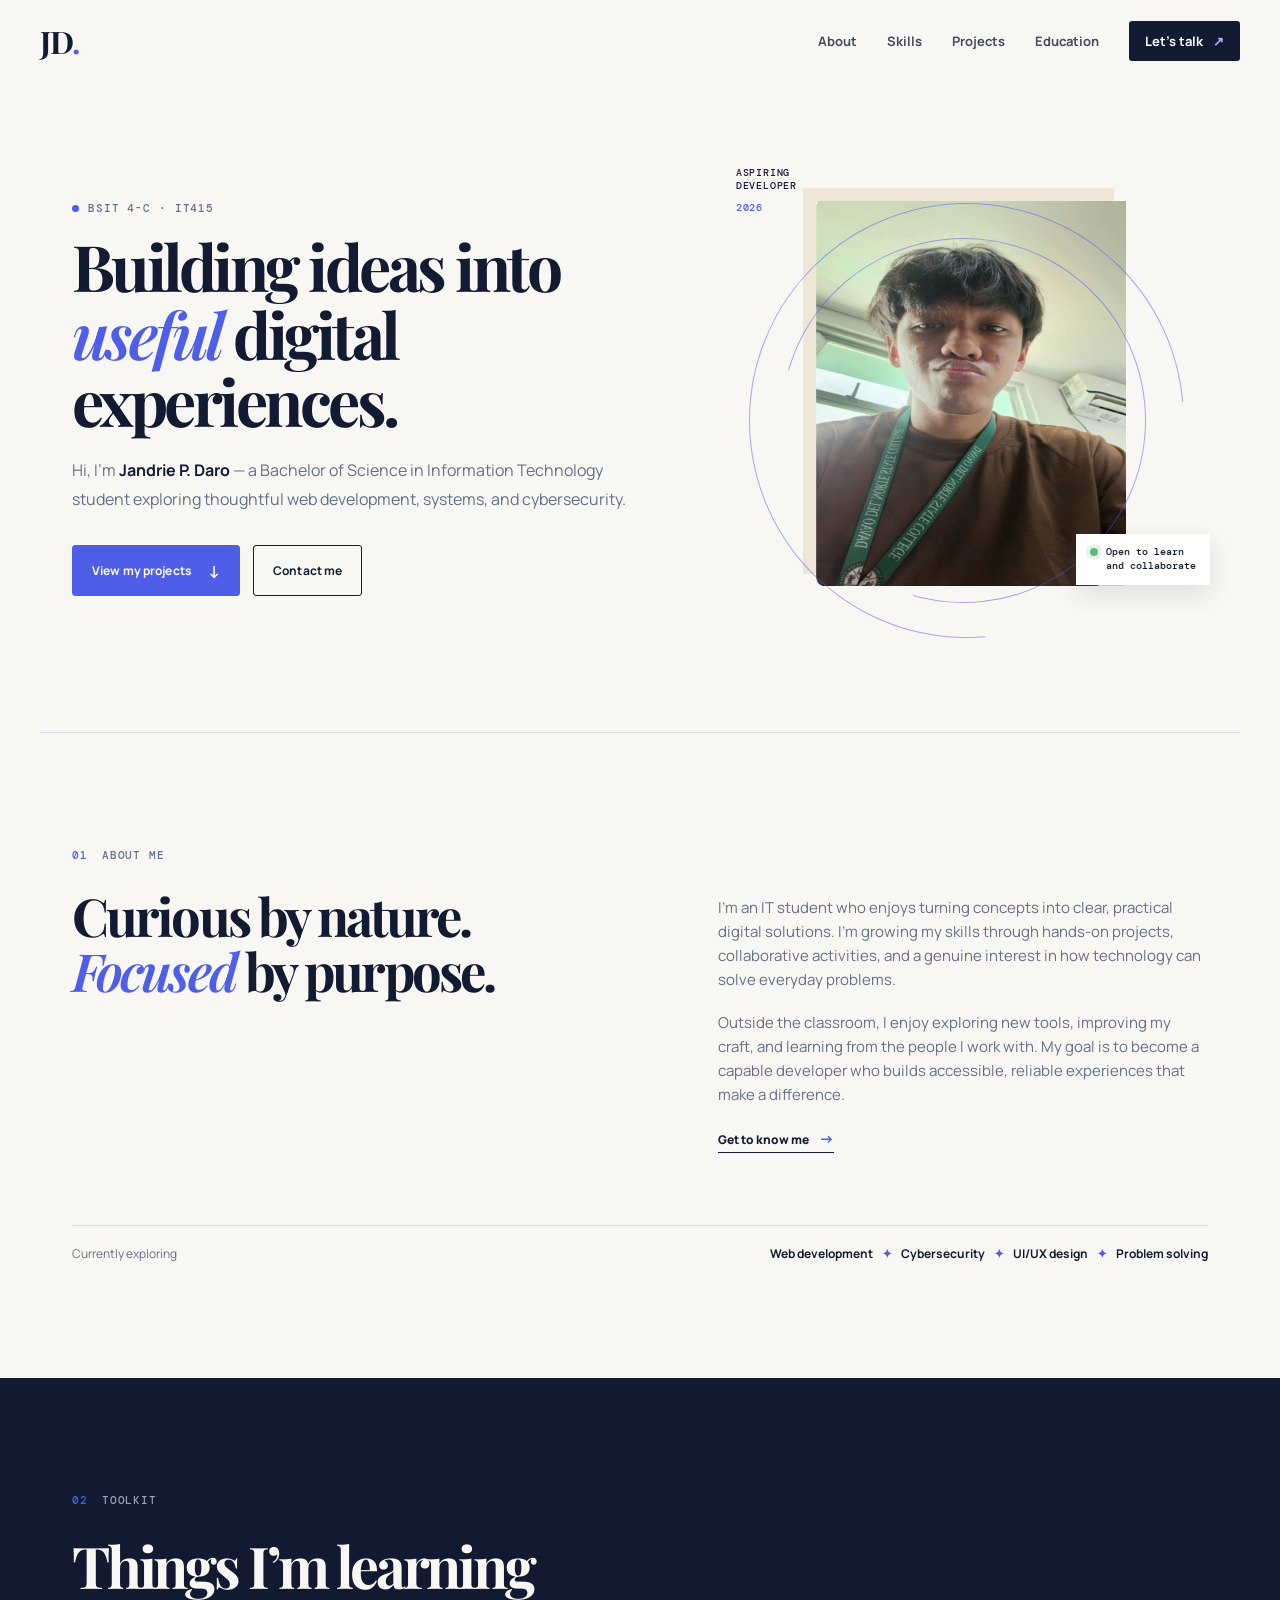
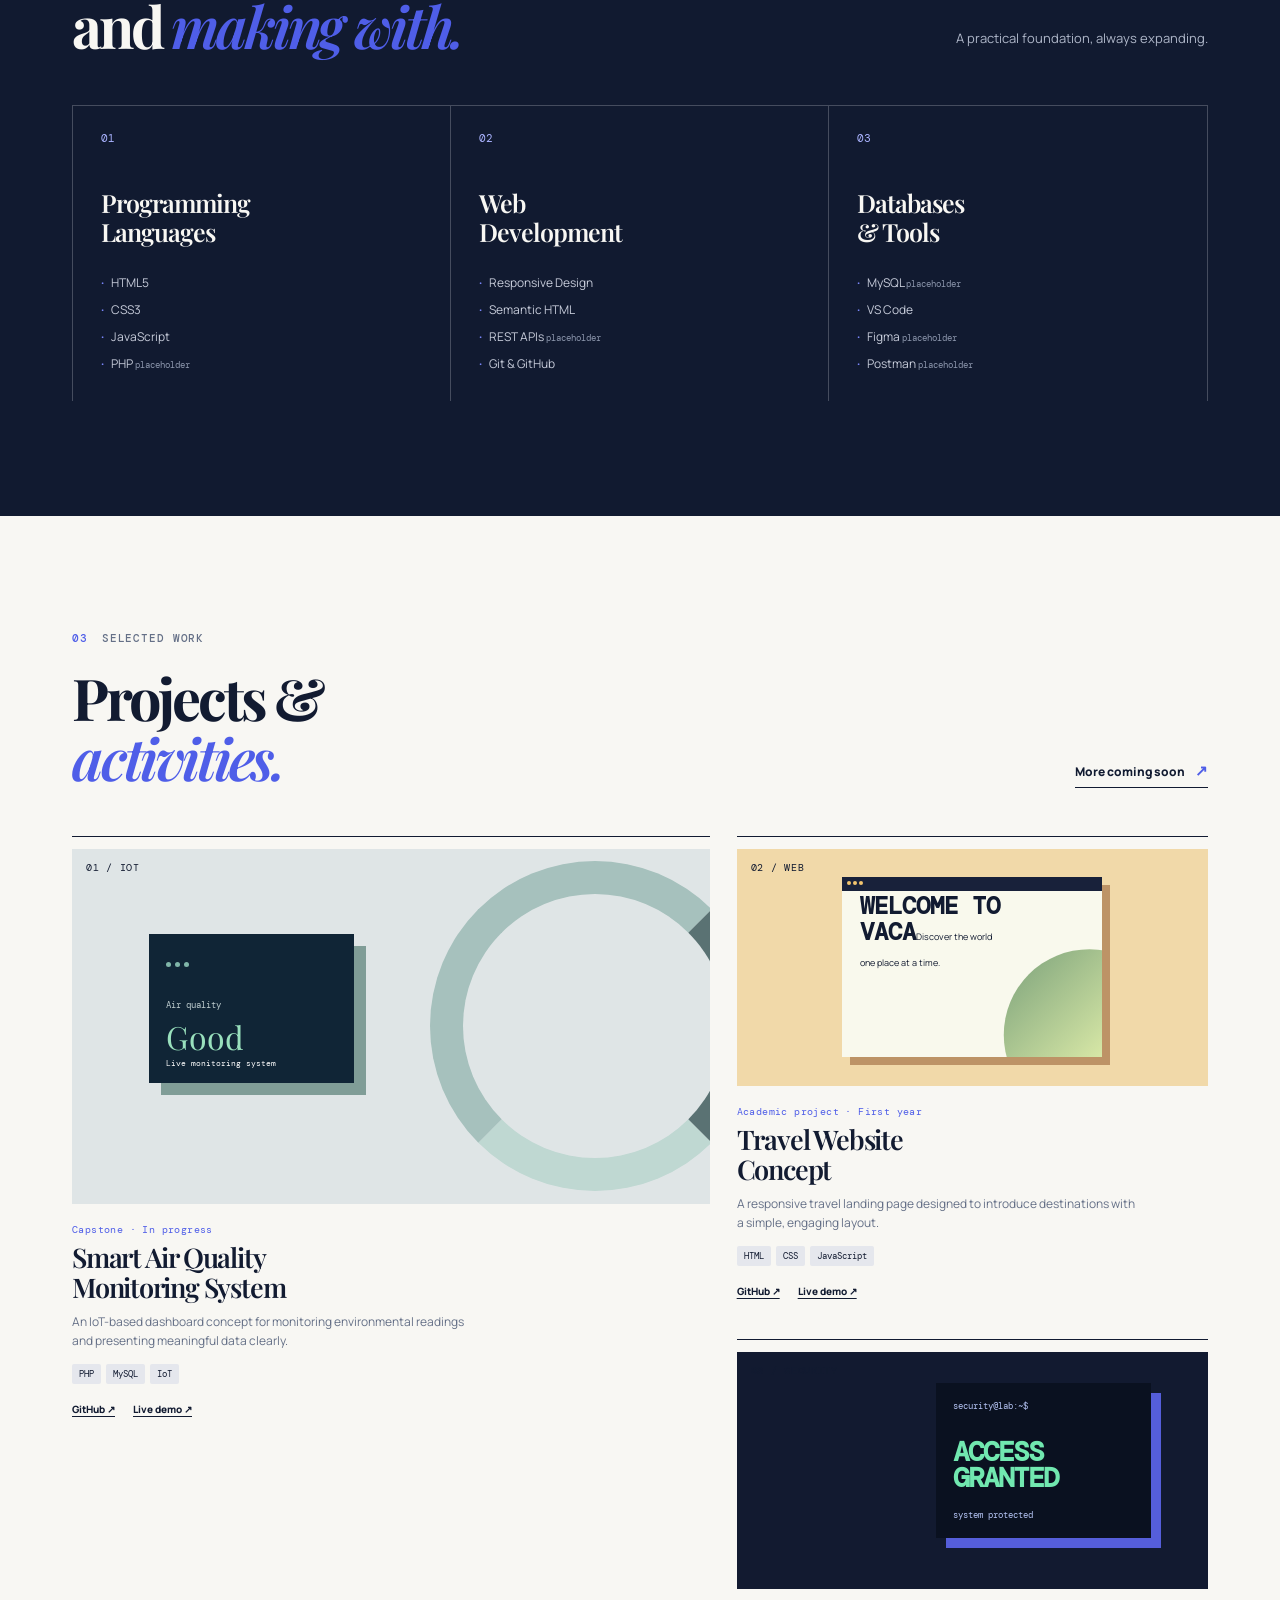
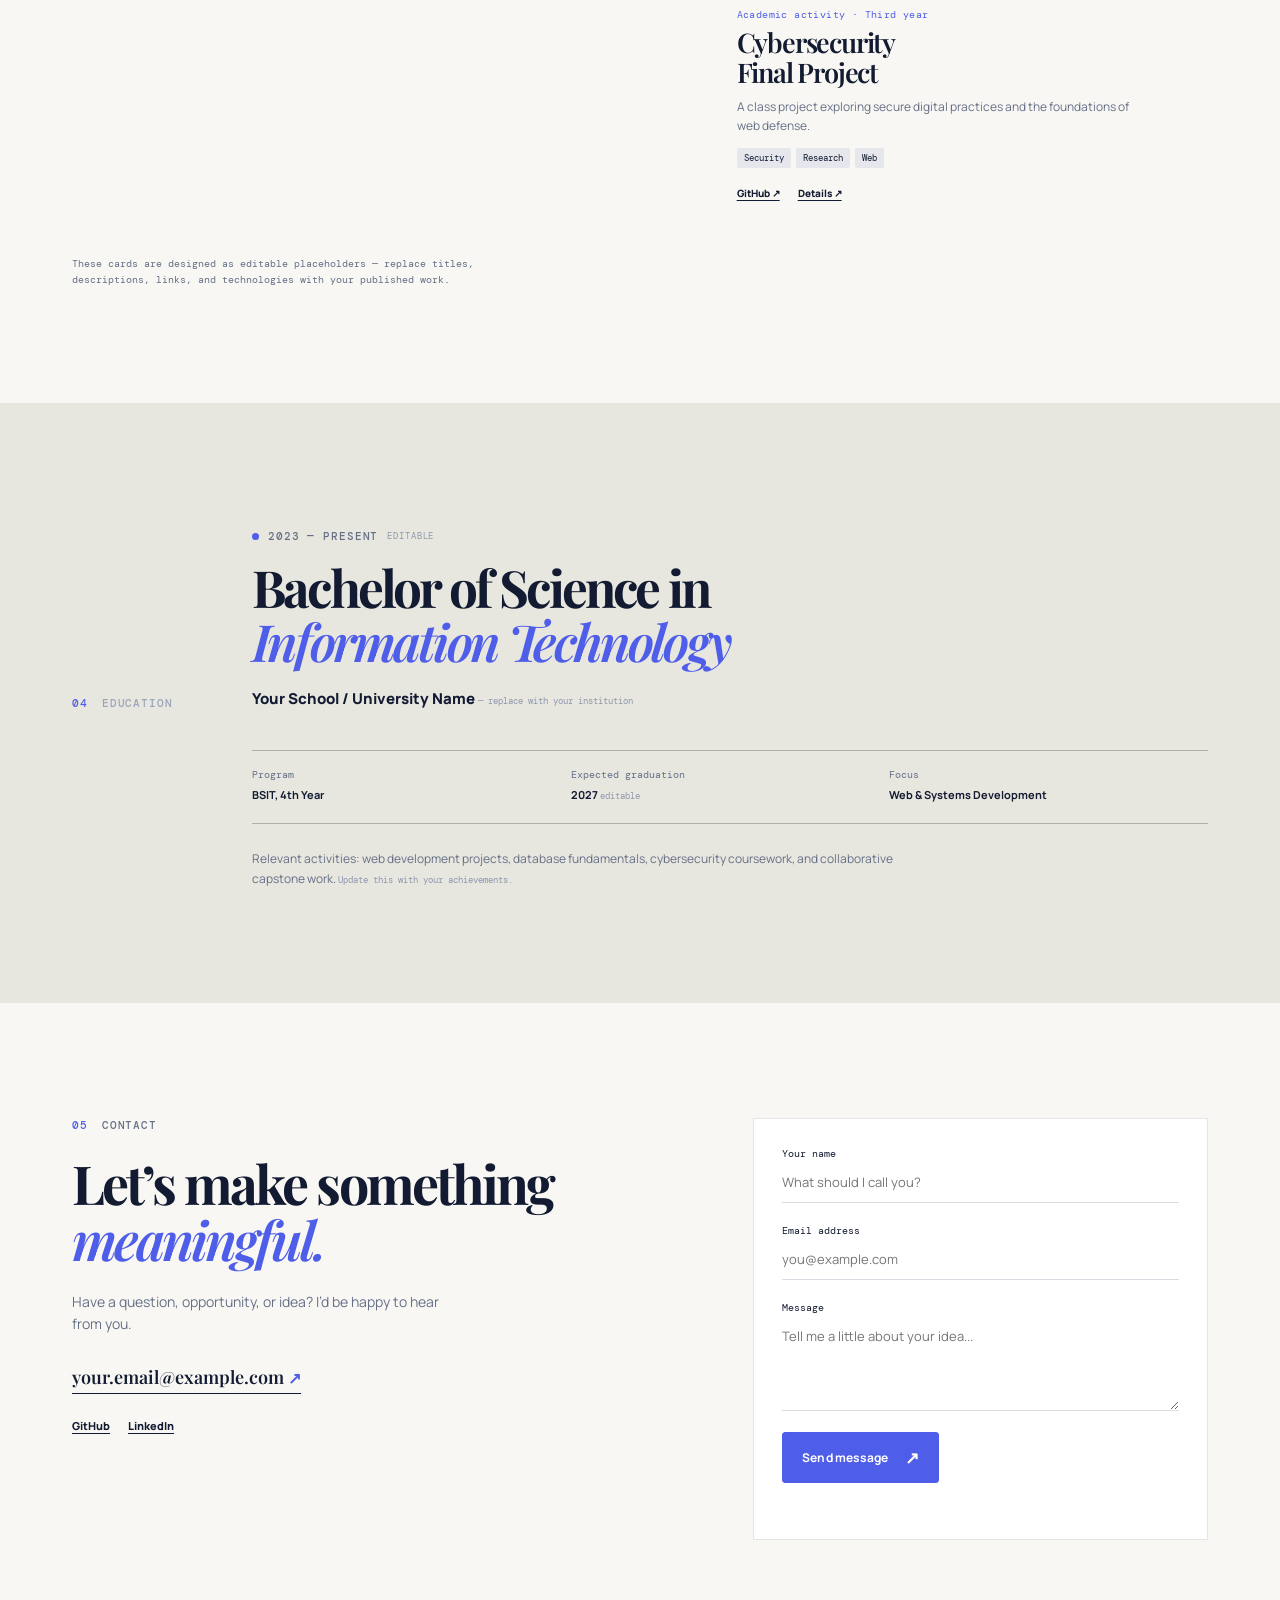
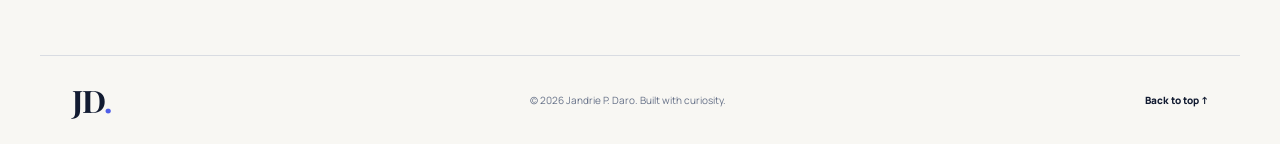
==== index.html @ 56d396f3 "Initial portfolio website" ====
<!DOCTYPE html>
<html lang="en">
<head>
  <meta charset="UTF-8" />
  <meta name="viewport" content="width=device-width, initial-scale=1.0" />
  <meta name="description" content="Portfolio of Jandrie P. Daro, a BSIT student and aspiring web developer." />
  <title>Jandrie P. Daro | Portfolio</title>
  <link rel="preconnect" href="https://fonts.googleapis.com" />
  <link rel="preconnect" href="https://fonts.gstatic.com" crossorigin />
  <link href="https://fonts.googleapis.com/css2?family=DM+Mono:wght@400;500&family=Manrope:wght@400;500;600;700;800&family=Playfair+Display:ital,wght@0,600;0,700;1,600&display=swap" rel="stylesheet" />
  <link rel="stylesheet" href="styles.css" />
</head>
<body>
  <a class="skip-link" href="#main-content">Skip to content</a>
  <header class="site-header">
    <a class="brand" href="#home" aria-label="Jandrie Daro home">JD<span>.</span></a>
    <button class="menu-toggle" aria-expanded="false" aria-controls="primary-nav"><span></span><span></span><span></span><span class="sr-only">Open navigation</span></button>
    <nav id="primary-nav" class="nav" aria-label="Primary navigation">
      <a href="#about">About</a><a href="#skills">Skills</a><a href="#projects">Projects</a><a href="#education">Education</a>
      <a class="nav-contact" href="#contact">Let's talk <span aria-hidden="true">↗</span></a>
    </nav>
  </header>

  <main id="main-content">
    <section id="home" class="hero section-shell">
      <div class="hero-copy reveal">
        <p class="eyebrow"><span></span> BSIT 4-C · IT415</p>
        <h1>Building ideas into <em>useful</em> digital experiences.</h1>
        <p class="hero-intro">Hi, I’m <strong>Jandrie P. Daro</strong> — a Bachelor of Science in Information Technology student exploring thoughtful web development, systems, and cybersecurity.</p>
        <div class="hero-actions"><a class="button button-primary" href="#projects">View my projects <span>↓</span></a><a class="button button-secondary" href="#contact">Contact me</a></div>
      </div>
      <div class="hero-visual reveal">
        <div class="portrait-wrap"><img src="jandrie-daro.jpg" alt="Portrait of Jandrie P. Daro" /><div class="portrait-orbit orbit-one"></div><div class="portrait-orbit orbit-two"></div></div>
        <div class="availability"><span class="pulse"></span><span>Open to learn<br />and collaborate</span></div>
        <p class="visual-caption">ASPIRING<br />DEVELOPER <span>2026</span></p>
      </div>
    </section>

    <section id="about" class="about section-shell section-pad">
      <div class="section-label reveal"><span>01</span> About me</div>
      <div class="about-grid">
        <h2 class="reveal">Curious by nature.<br /><em>Focused</em> by purpose.</h2>
        <div class="about-content reveal"><p>I’m an IT student who enjoys turning concepts into clear, practical digital solutions. I’m growing my skills through hands-on projects, collaborative activities, and a genuine interest in how technology can solve everyday problems.</p><p>Outside the classroom, I enjoy exploring new tools, improving my craft, and learning from the people I work with. My goal is to become a capable developer who builds accessible, reliable experiences that make a difference.</p><a class="text-link" href="#contact">Get to know me <span>→</span></a></div>
      </div>
      <div class="interest-row reveal"><span>Currently exploring</span><div>Web development <i>✦</i> Cybersecurity <i>✦</i> UI/UX design <i>✦</i> Problem solving</div></div>
    </section>

    <section id="skills" class="skills section-pad">
      <div class="section-shell"><div class="section-label light reveal"><span>02</span> Toolkit</div><div class="skills-heading reveal"><h2>Things I’m learning<br />and <em>making with.</em></h2><p>A practical foundation, always expanding.</p></div>
        <div class="skills-grid">
          <article class="skill-card reveal"><div class="skill-number">01</div><h3>Programming<br />Languages</h3><ul><li>HTML5</li><li>CSS3</li><li>JavaScript</li><li>PHP <small>placeholder</small></li></ul></article>
          <article class="skill-card reveal"><div class="skill-number">02</div><h3>Web<br />Development</h3><ul><li>Responsive Design</li><li>Semantic HTML</li><li>REST APIs <small>placeholder</small></li><li>Git &amp; GitHub</li></ul></article>
          <article class="skill-card reveal"><div class="skill-number">03</div><h3>Databases<br />&amp; Tools</h3><ul><li>MySQL <small>placeholder</small></li><li>VS Code</li><li>Figma <small>placeholder</small></li><li>Postman <small>placeholder</small></li></ul></article>
        </div>
      </div>
    </section>

    <section id="projects" class="projects section-shell section-pad">
      <div class="projects-top reveal"><div><div class="section-label"><span>03</span> Selected work</div><h2>Projects &amp;<br /><em>activities.</em></h2></div><a class="text-link" href="#contact">More coming soon <span>↗</span></a></div>
      <div class="projects-grid">
        <article class="project-card project-featured reveal"><div class="project-art art-iot"><span class="art-label">01 / IOT</span><div class="data-ring"></div><div class="data-window"><span></span><span></span><span></span><b>Air quality</b><strong>Good</strong><small>Live monitoring system</small></div></div><div class="project-info"><div><p class="project-type">Capstone · In progress</p><h3>Smart Air Quality<br />Monitoring System</h3></div><p class="project-description">An IoT-based dashboard concept for monitoring environmental readings and presenting meaningful data clearly.</p><div class="tags"><span>PHP</span><span>MySQL</span><span>IoT</span></div><div class="project-links"><a href="#" aria-label="GitHub link for Smart Air Quality Monitoring System">GitHub ↗</a><a href="#" aria-label="Live demo for Smart Air Quality Monitoring System">Live demo ↗</a></div></div></article>
        <article class="project-card reveal"><div class="project-art art-web"><span class="art-label">02 / WEB</span><div class="browser"><div class="browser-bar"><i></i><i></i><i></i></div><b>WELCOME TO<br />VACA</b><span>Discover the world<br />one place at a time.</span><div class="browser-image"></div></div></div><div class="project-info"><p class="project-type">Academic project · First year</p><h3>Travel Website<br />Concept</h3><p class="project-description">A responsive travel landing page designed to introduce destinations with a simple, engaging layout.</p><div class="tags"><span>HTML</span><span>CSS</span><span>JavaScript</span></div><div class="project-links"><a href="#">GitHub ↗</a><a href="#">Live demo ↗</a></div></div></article>
        <article class="project-card reveal"><div class="project-art art-security"><span class="art-label">03 / SECURITY</span><div class="terminal"><span>security@lab:~$</span><b>ACCESS<br />GRANTED</b><small>system protected</small></div></div><div class="project-info"><p class="project-type">Academic activity · Third year</p><h3>Cybersecurity<br />Final Project</h3><p class="project-description">A class project exploring secure digital practices and the foundations of web defense.</p><div class="tags"><span>Security</span><span>Research</span><span>Web</span></div><div class="project-links"><a href="#">GitHub ↗</a><a href="#">Details ↗</a></div></div></article>
      </div>
      <p class="project-note">These cards are designed as editable placeholders — replace titles, descriptions, links, and technologies with your published work.</p>
    </section>

    <section id="education" class="education section-pad"><div class="section-shell education-grid"><div class="section-label light reveal"><span>04</span> Education</div><div class="education-main reveal"><p class="eyebrow"><span></span> 2023 — Present <small>editable</small></p><h2>Bachelor of Science in<br /><em>Information Technology</em></h2><p class="school">Your School / University Name <small>— replace with your institution</small></p><div class="education-details"><div><span>Program</span><b>BSIT, 4th Year</b></div><div><span>Expected graduation</span><b>2027 <small>editable</small></b></div><div><span>Focus</span><b>Web &amp; Systems Development</b></div></div><p class="achievement">Relevant activities: web development projects, database fundamentals, cybersecurity coursework, and collaborative capstone work. <small>Update this with your achievements.</small></p></div></div></section>

    <section id="contact" class="contact section-shell section-pad"><div class="contact-intro reveal"><div class="section-label"><span>05</span> Contact</div><h2>Let’s make something<br /><em>meaningful.</em></h2><p>Have a question, opportunity, or idea? I’d be happy to hear from you.</p><a class="email-link" href="mailto:your.email@example.com">your.email@example.com <span>↗</span></a><div class="social-links"><a href="#" aria-label="Jandrie's GitHub profile">GitHub</a><a href="#" aria-label="Jandrie's LinkedIn profile">LinkedIn</a></div></div><form class="contact-form reveal" id="contact-form"><label for="name">Your name</label><input id="name" name="name" type="text" autocomplete="name" required placeholder="What should I call you?" /><label for="email">Email address</label><input id="email" name="email" type="email" autocomplete="email" required placeholder="you@example.com" /><label for="message">Message</label><textarea id="message" name="message" rows="4" required placeholder="Tell me a little about your idea..."></textarea><button class="button button-primary" type="submit">Send message <span>↗</span></button><p class="form-message" role="status" aria-live="polite"></p></form></section>
  </main>
  <footer><a class="brand" href="#home">JD<span>.</span></a><p>© <span id="year"></span> Jandrie P. Daro. Built with curiosity.</p><a href="#home">Back to top ↑</a></footer>
  <script src="script.js"></script>
</body>
</html>
---- styles.css ----
:root{--ink:#121b31;--muted:#657087;--paper:#f8f7f3;--line:#d9dce2;--accent:#4f5ee8;--cream:#f0e6d8;--dark:#111a30;--serif:'Playfair Display',Georgia,serif;--sans:'Manrope',Arial,sans-serif;--mono:'DM Mono',monospace}*{box-sizing:border-box}html{scroll-behavior:smooth}body{margin:0;background:var(--paper);color:var(--ink);font-family:var(--sans);line-height:1.6}a{color:inherit;text-decoration:none}.section-shell{max-width:1200px;margin:auto;padding-left:32px;padding-right:32px}.site-header{height:82px;max-width:1264px;margin:auto;padding:0 32px;display:flex;align-items:center;justify-content:space-between}.brand{font:700 31px var(--serif);letter-spacing:-1px}.brand span{color:var(--accent)}.nav{display:flex;align-items:center;gap:30px;font-size:13px;font-weight:700}.nav a:not(.nav-contact){opacity:.78}.nav a:hover{color:var(--accent)}.nav-contact{background:var(--ink);color:#fff;padding:10px 16px;border-radius:3px}.nav-contact span{color:#aeb5ff;margin-left:7px}.menu-toggle{display:none;background:transparent;border:0;padding:8px}.skip-link{background:#fff;color:#000;left:10px;padding:8px;position:absolute;top:-50px;z-index:10}.skip-link:focus{top:10px}.hero{min-height:650px;display:grid;grid-template-columns:1.13fr .87fr;align-items:center;gap:48px;padding-top:50px;padding-bottom:78px}.eyebrow,.section-label{font:500 11px var(--mono);letter-spacing:.08em;text-transform:uppercase}.eyebrow{color:var(--muted);display:flex;align-items:center;gap:9px}.eyebrow>span{height:7px;width:7px;background:var(--accent);border-radius:50%}.hero h1,.about h2,.skills h2,.projects h2,.education h2,.contact h2{font:700 clamp(2.8rem,5vw,4.9rem)/1.05 var(--serif);letter-spacing:-.055em;margin:17px 0 22px}.hero h1{max-width:680px}.hero h1 em,h2 em{color:var(--accent);font-weight:600}.hero-intro{font-size:16px;line-height:1.8;color:var(--muted);max-width:565px;margin:0 0 31px}.hero-intro strong{color:var(--ink)}.hero-actions{display:flex;gap:13px;flex-wrap:wrap}.button{font:700 12px var(--sans);letter-spacing:.01em;border-radius:3px;padding:13px 19px;display:inline-flex;align-items:center;gap:16px;border:1px solid var(--ink);cursor:pointer;transition:transform .2s,background .2s}.button:hover{transform:translateY(-3px)}.button-primary{background:var(--accent);border-color:var(--accent);color:#fff}.button-primary span{font-size:17px}.button-secondary{background:transparent}.hero-visual{height:485px;position:relative;display:flex;align-items:center;justify-content:center}.portrait-wrap{height:385px;width:310px;position:relative;z-index:1}.portrait-wrap:before{position:absolute;content:'';inset:-13px 12px 12px -13px;background:var(--cream);z-index:-1}.portrait-wrap img{width:100%;height:100%;object-fit:cover;filter:saturate(.85);display:block}.portrait-orbit{position:absolute;border:1px solid var(--accent);border-radius:50%;opacity:.5}.orbit-one{height:365px;width:365px;left:-35px;top:37px;border-left-color:transparent;transform:rotate(-29deg)}.orbit-two{height:435px;width:435px;left:-67px;top:2px;border-right-color:transparent;transform:rotate(40deg)}.availability{position:absolute;z-index:2;right:-2px;bottom:51px;background:#fff;padding:11px 14px;box-shadow:0 9px 25px #1823421c;font:500 10px/1.45 var(--mono);display:flex;gap:8px;align-items:flex-start}.pulse{height:8px;width:8px;background:#60b87d;border-radius:50%;margin-top:3px;box-shadow:0 0 0 4px #60b87d28}.visual-caption{position:absolute;left:1px;top:5px;font:500 10px/1.35 var(--mono);letter-spacing:.08em;z-index:2}.visual-caption span{color:var(--accent);display:block;margin-top:8px}.section-pad{padding-top:115px;padding-bottom:115px}.about{border-top:1px solid var(--line)}.section-label{display:flex;gap:14px;align-items:center;color:var(--muted)}.section-label span{color:var(--accent)}.about-grid{display:grid;grid-template-columns:1.05fr .95fr;gap:105px;margin-top:26px}.about h2{font-size:clamp(2.45rem,4.1vw,4rem);margin:0}.about-content{padding-top:8px}.about-content p{color:var(--muted);font-size:15px;margin:0 0 19px}.text-link{font-size:12px;font-weight:800;border-bottom:1px solid var(--ink);padding-bottom:4px}.text-link span{color:var(--accent);margin-left:8px;font-size:15px}.interest-row{border-top:1px solid var(--line);margin-top:73px;padding-top:18px;display:flex;justify-content:space-between;gap:24px;font-size:12px}.interest-row>span{color:var(--muted)}.interest-row>div{font-weight:700;text-align:right}.interest-row i{color:var(--accent);font-style:normal;padding:0 7px}.skills{background:var(--dark);color:#f8f7f3}.section-label.light{color:#9ba4b9}.skills-heading{margin:28px 0 49px;display:flex;align-items:end;justify-content:space-between}.skills h2{font-size:clamp(2.4rem,4.5vw,4.5rem);margin:0}.skills-heading p{font-size:13px;color:#aeb6c8;margin:0 0 7px}.skills-grid{display:grid;grid-template-columns:repeat(3,1fr);border-top:1px solid #ffffff38}.skill-card{padding:25px 28px 17px;min-height:295px;border-right:1px solid #ffffff38}.skill-card:first-child{border-left:1px solid #ffffff38}.skill-number{color:#aab3ff;font:11px var(--mono)}.skill-card h3{font:600 25px/1.18 var(--serif);letter-spacing:-.04em;margin:43px 0 22px}.skill-card ul{padding:0;margin:0;list-style:none}.skill-card li{color:#c7ccda;font-size:12px;padding:4px 0}.skill-card li:before{content:'·';color:#7d89ff;font-weight:bold;padding-right:7px}.skill-card small,.education small{font:9px var(--mono);color:#8e98ae}.projects-top{display:flex;justify-content:space-between;align-items:flex-end;margin-bottom:48px}.projects h2{font-size:clamp(2.6rem,4.5vw,4.5rem);margin:22px 0 0}.projects-grid{display:grid;grid-template-columns:1.15fr .85fr;gap:40px 27px}.project-card{border-top:1px solid var(--ink);padding-top:12px}.project-featured{grid-row:span 2}.project-art{height:237px;position:relative;overflow:hidden;margin-bottom:19px}.project-featured .project-art{height:355px}.art-label{position:absolute;left:14px;top:12px;font:10px var(--mono);letter-spacing:.07em;z-index:2}.art-iot{background:#dfe5e6}.data-ring{position:absolute;width:330px;height:330px;border:33px solid #a6c1bd;border-radius:50%;right:-50px;top:12px;border-right-color:#5a7273;border-bottom-color:#bfd8d2}.data-window{position:absolute;left:12%;top:24%;width:205px;background:#102536;color:white;padding:15px 17px;box-shadow:12px 12px 0 #809d97}.data-window>span{height:5px;width:5px;border-radius:50%;background:#80b6a9;display:inline-block;margin-right:4px}.data-window b,.data-window strong,.data-window small{display:block}.data-window b{font:9px var(--mono);margin:25px 0 4px;color:#becdcf}.data-window strong{font:32px var(--serif);color:#99e0bd}.data-window small{font:8px var(--mono)}.art-web{background:#f1d9a9}.browser{position:absolute;width:260px;height:180px;background:#f9f9ed;left:50%;top:28px;transform:translateX(-50%);box-shadow:8px 8px 0 #bd9366;padding:18px}.browser-bar{position:absolute;left:0;top:0;width:100%;height:14px;background:#18213a;padding:4px}.browser-bar i{height:4px;width:4px;border-radius:50%;background:#f2c56e;display:inline-block;margin:0 1px;vertical-align:top}.browser b{font:700 24px/.9 var(--mono);position:relative;z-index:1}.browser span{font-size:9px;position:relative;z-index:1}.browser-image{position:absolute;width:128px;height:128px;background:linear-gradient(135deg,#638f6f,#d7e7a6);right:0;bottom:0;clip-path:circle(67% at 90% 83%)}.art-security{background:#121a30}.terminal{position:absolute;background:#0a1120;color:#b6c5f5;width:215px;padding:17px;right:12%;top:31px;box-shadow:10px 10px 0 #555eda}.terminal span,.terminal small{font:9px var(--mono);display:block}.terminal b{font:600 28px/.93 var(--mono);letter-spacing:-2px;color:#71e8b0;display:block;margin:27px 0 18px}.project-info h3{font:600 27px/1.12 var(--serif);letter-spacing:-.045em;margin:6px 0 10px}.project-type{font:10px var(--mono);color:var(--accent);letter-spacing:.04em;margin:0}.project-description{font-size:12px;color:var(--muted);max-width:400px;margin:0 0 13px}.tags{display:flex;flex-wrap:wrap;gap:5px}.tags span{font:9px var(--mono);background:#e5e7ed;padding:4px 7px;border-radius:2px}.project-links{display:flex;gap:18px;margin-top:17px}.project-links a{font-size:10px;font-weight:800;text-decoration:underline;text-underline-offset:3px}.project-note{font:10px/1.6 var(--mono);color:var(--muted);max-width:420px;margin:55px 0 0}.education{background:#e7e6df}.education-grid{display:grid;grid-template-columns:180px 1fr}.education h2{font-size:clamp(2.2rem,4vw,4rem);margin:18px 0}.school{font-size:15px;font-weight:800;margin:0 0 39px}.education-details{display:grid;grid-template-columns:repeat(3,1fr);border-top:1px solid #aeb0ad;border-bottom:1px solid #aeb0ad}.education-details div{padding:17px 12px 17px 0}.education-details span{font:10px var(--mono);color:var(--muted);display:block}.education-details b{font-size:11px}.achievement{font-size:12px;color:var(--muted);max-width:660px;margin:25px 0 0}.contact{display:grid;grid-template-columns:1fr .78fr;gap:98px}.contact h2{font-size:clamp(2.35rem,4.2vw,4.2rem);margin:23px 0}.contact-intro>p{font-size:14px;color:var(--muted);max-width:370px}.email-link{font:600 18px var(--serif);border-bottom:1px solid var(--ink);padding-bottom:4px;display:inline-block;margin:15px 0 23px}.email-link span{color:var(--accent);font-family:var(--sans);font-size:16px}.social-links{display:flex;gap:18px;font-size:11px;font-weight:800}.social-links a{text-decoration:underline;text-underline-offset:3px}.contact-form{padding:28px;background:#fff;border:1px solid #e5e5e5;align-self:start}.contact-form label{display:block;font:10px var(--mono);margin:0 0 5px}.contact-form input,.contact-form textarea{display:block;width:100%;border:0;border-bottom:1px solid var(--line);outline:none;font:13px var(--sans);padding:8px 0 11px;margin:0 0 21px;background:transparent;resize:vertical}.contact-form input:focus,.contact-form textarea:focus{border-color:var(--accent)}.form-message{font-size:11px;color:var(--accent);margin:12px 0 0;min-height:16px}footer{max-width:1200px;margin:auto;border-top:1px solid var(--line);padding:23px 32px;display:flex;align-items:center;justify-content:space-between;gap:20px}footer p,footer>a:not(.brand){font-size:10px;color:var(--muted)}footer>a:not(.brand){font-weight:800;color:var(--ink)}.reveal{opacity:0;transform:translateY(22px);transition:opacity .6s ease,transform .6s ease}.reveal.visible{opacity:1;transform:none}@media(max-width:760px){.section-shell{padding-left:20px;padding-right:20px}.site-header{height:67px;padding:0 20px}.nav{position:absolute;z-index:5;top:66px;left:0;width:100%;background:var(--paper);display:none;padding:18px 20px 23px;box-shadow:0 10px 14px #00000010;align-items:flex-start;gap:17px}.nav.open{display:flex;flex-direction:column}.menu-toggle{display:block}.menu-toggle span:not(.sr-only){display:block;background:var(--ink);height:2px;width:22px;margin:4px}.hero{display:flex;flex-direction:column;align-items:stretch;gap:14px;min-height:0;padding-top:55px;padding-bottom:67px}.hero h1{font-size:clamp(2.6rem,12vw,4.2rem)}.hero-visual{height:375px;order:-1}.portrait-wrap{height:295px;width:235px}.orbit-one{height:285px;width:285px}.orbit-two{height:345px;width:345px}.visual-caption{left:0}.availability{right:0;bottom:18px}.section-pad{padding-top:74px;padding-bottom:74px}.about-grid,.contact{grid-template-columns:1fr;gap:28px}.about-content{padding:0}.interest-row{margin-top:50px;display:block}.interest-row>div{text-align:left;margin-top:8px;line-height:2}.skills-heading{display:block;margin-bottom:37px}.skills-heading p{margin-top:12px}.skills-grid{grid-template-columns:1fr}.skill-card,.skill-card:first-child{border-left:1px solid #ffffff38;border-bottom:1px solid #ffffff38;min-height:0;padding:22px}.skill-card h3{margin:27px 0 12px}.projects-top{display:block}.projects-top>.text-link{display:inline-block;margin-top:18px}.projects-grid{grid-template-columns:1fr;gap:45px}.project-featured{grid-row:auto}.project-featured .project-art{height:275px}.project-art{height:220px}.education-grid{grid-template-columns:1fr;gap:25px}.education-details{grid-template-columns:1fr}.education-details div{border-bottom:1px solid #c9cac5}.education-details div:last-child{border:0}.contact{gap:48px}.contact-form{padding:22px}footer{padding:19px 20px;flex-wrap:wrap}footer .brand{font-size:25px}}
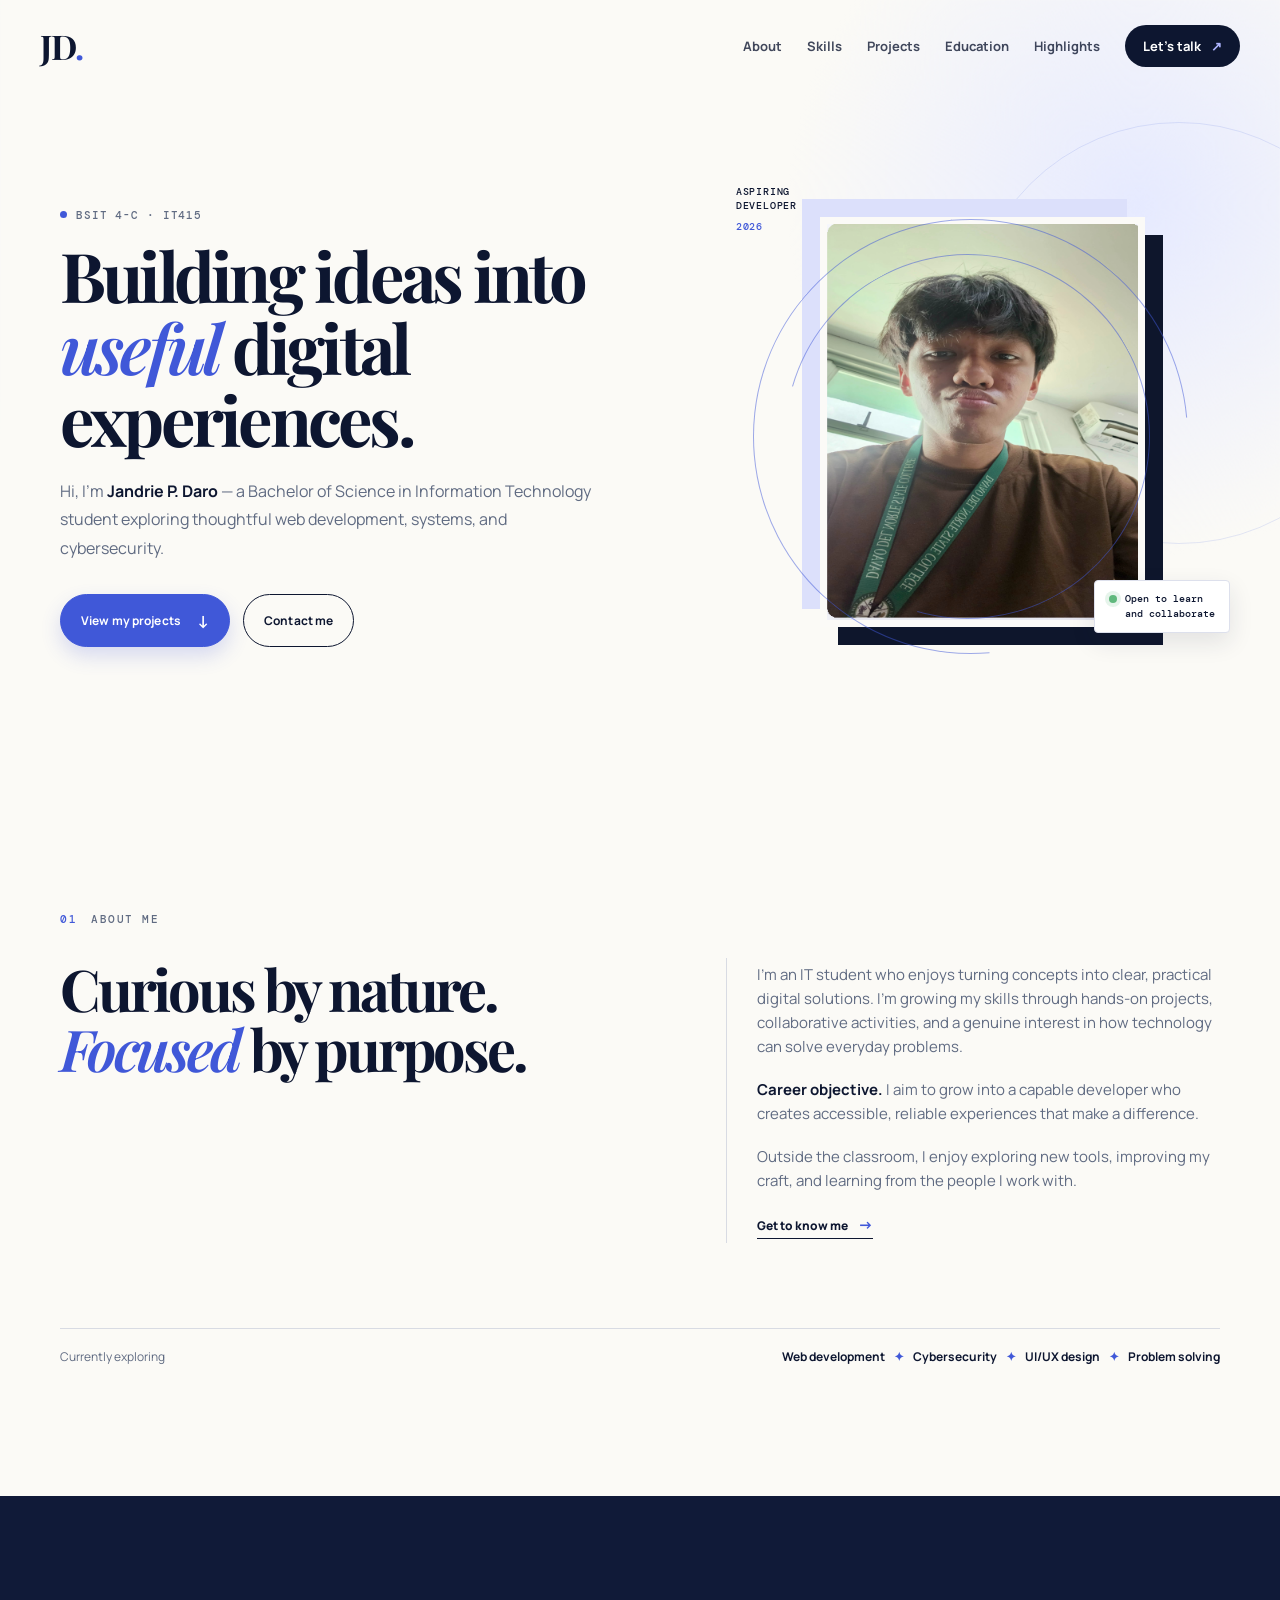
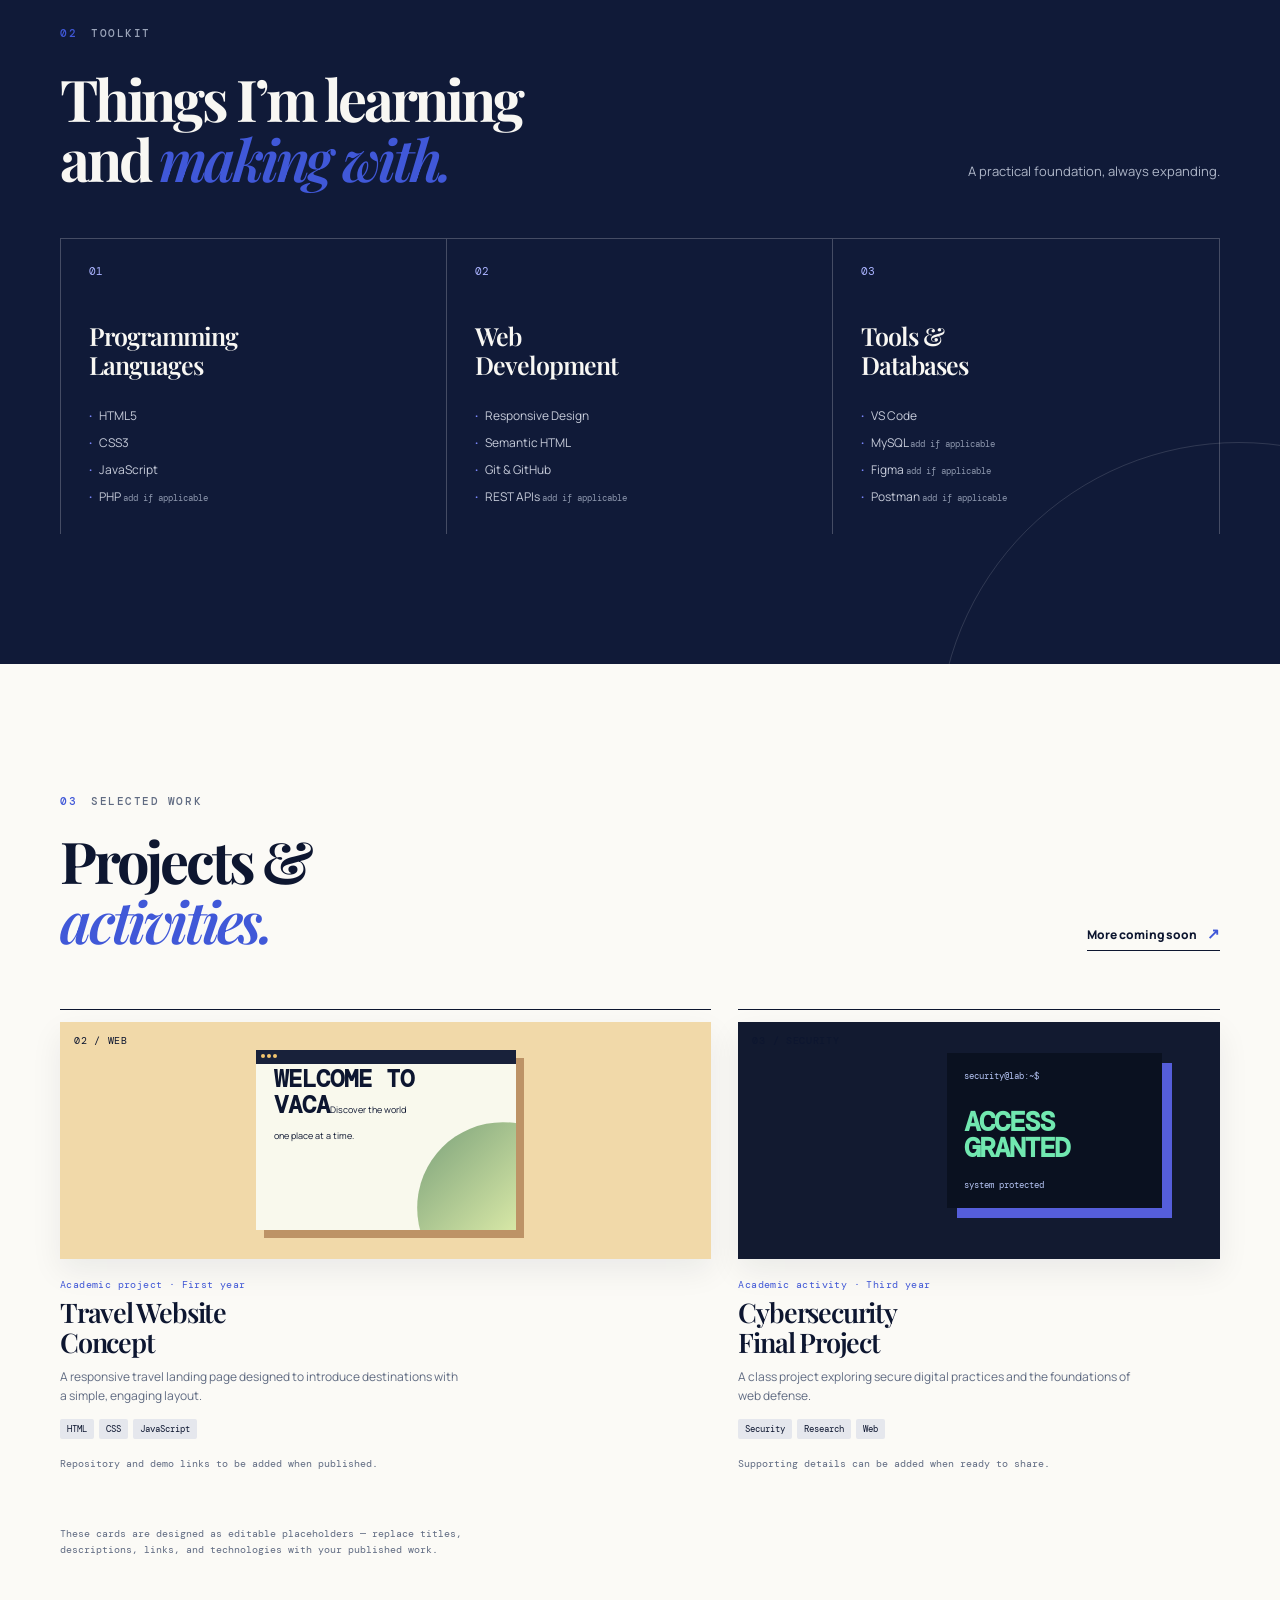
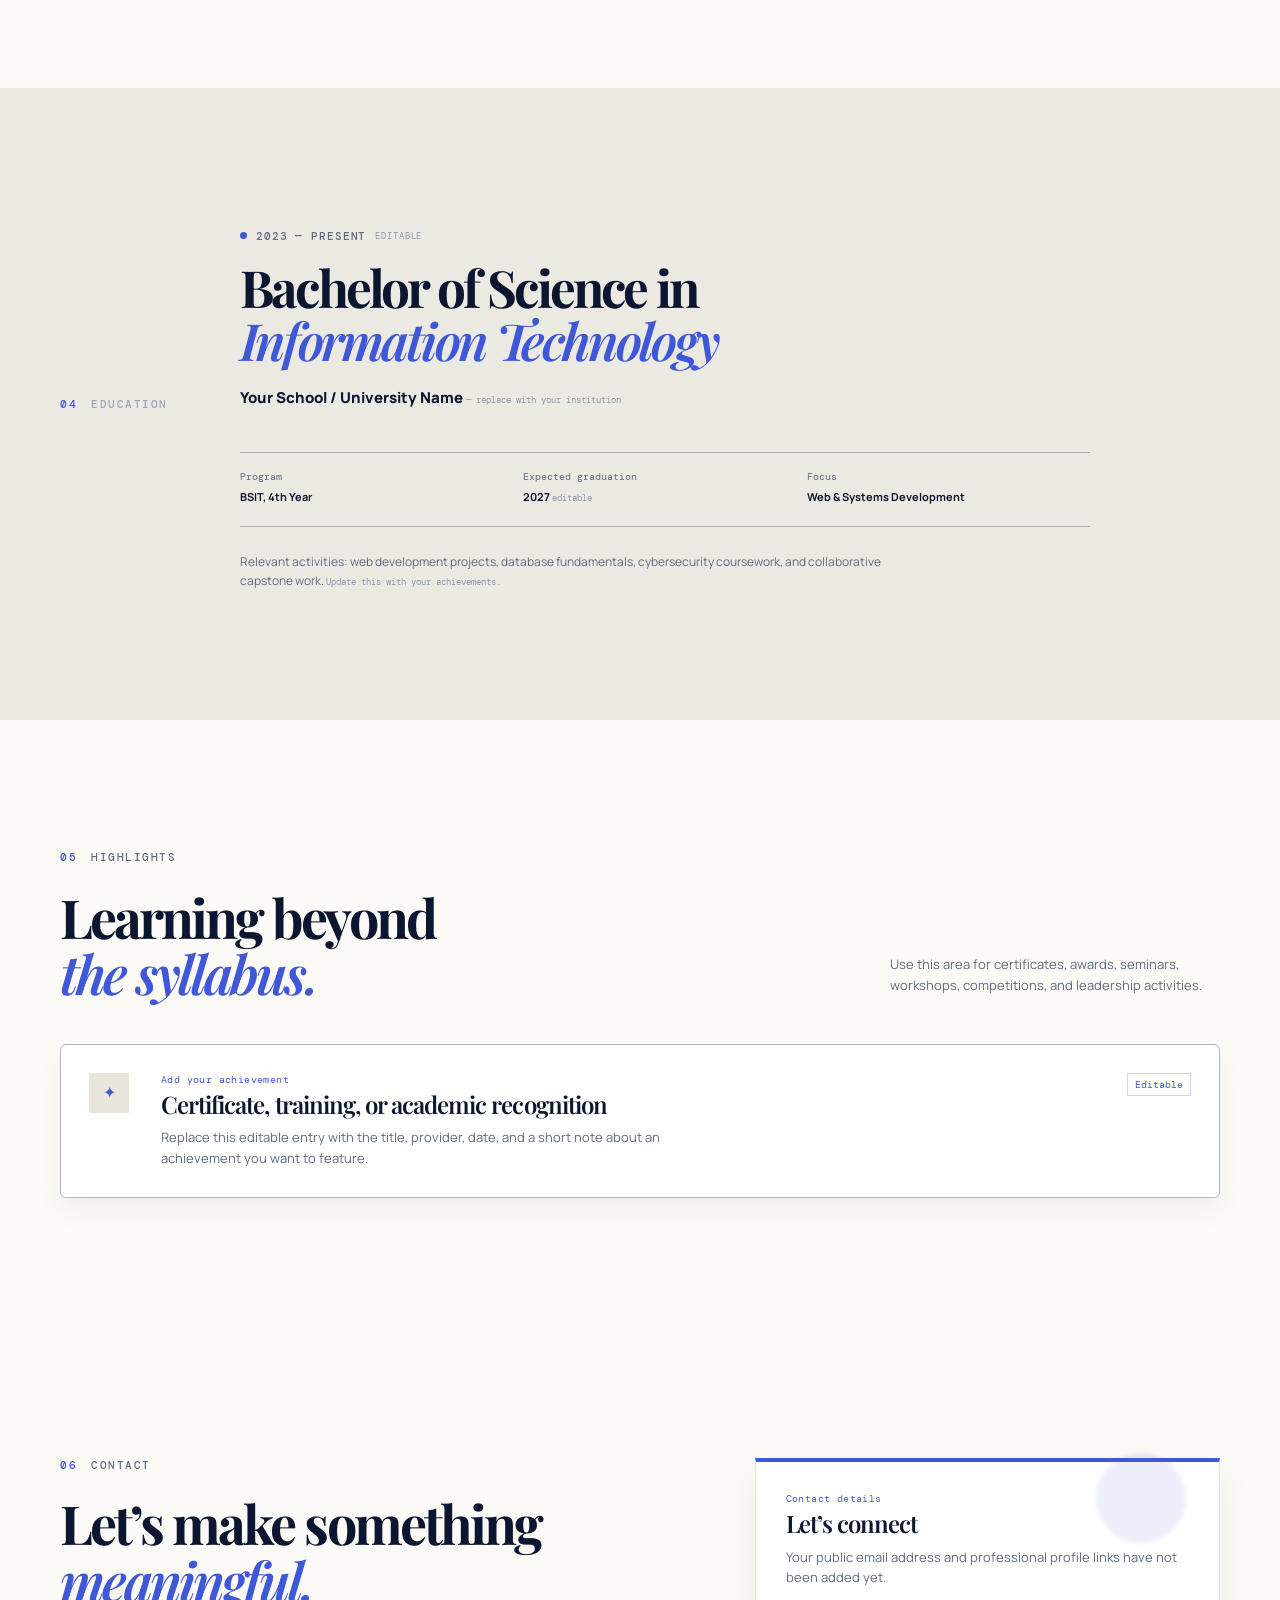
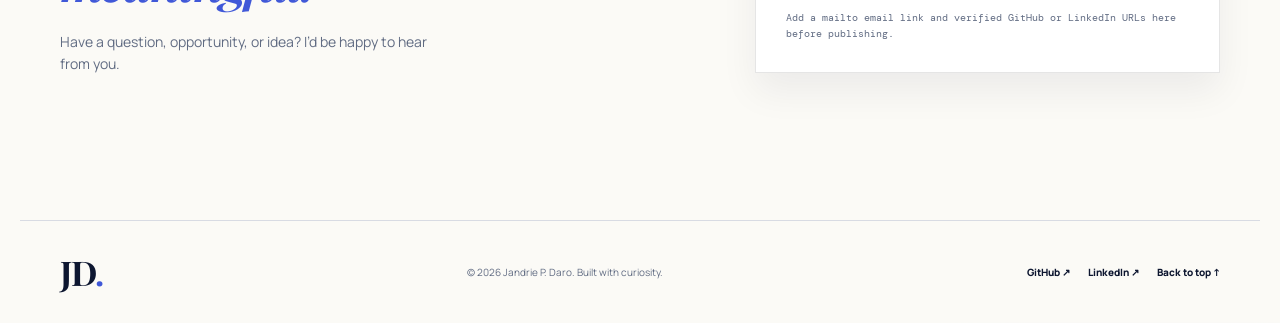
==== commit 22710175: "Update portfolio project links and styling" ====
--- a/index.html
+++ b/index.html
@@ -4,11 +4,17 @@
   <meta charset="UTF-8" />
   <meta name="viewport" content="width=device-width, initial-scale=1.0" />
   <meta name="description" content="Portfolio of Jandrie P. Daro, a BSIT student and aspiring web developer." />
+  <meta property="og:title" content="Jandrie P. Daro | Portfolio" />
+  <meta property="og:description" content="A personal portfolio featuring selected academic work, skills, and career interests." />
+  <meta property="og:type" content="website" />
   <title>Jandrie P. Daro | Portfolio</title>
   <link rel="preconnect" href="https://fonts.googleapis.com" />
   <link rel="preconnect" href="https://fonts.gstatic.com" crossorigin />
   <link href="https://fonts.googleapis.com/css2?family=DM+Mono:wght@400;500&family=Manrope:wght@400;500;600;700;800&family=Playfair+Display:ital,wght@0,600;0,700;1,600&display=swap" rel="stylesheet" />
   <link rel="stylesheet" href="styles.css" />
+  <link rel="stylesheet" href="extras.css" />
+  <link rel="stylesheet" href="design.css" />
+  <link rel="stylesheet" href="footer-links.css" />
 </head>
 <body>
   <a class="skip-link" href="#main-content">Skip to content</a>
@@ -16,7 +22,7 @@
     <a class="brand" href="#home" aria-label="Jandrie Daro home">JD<span>.</span></a>
     <button class="menu-toggle" aria-expanded="false" aria-controls="primary-nav"><span></span><span></span><span></span><span class="sr-only">Open navigation</span></button>
     <nav id="primary-nav" class="nav" aria-label="Primary navigation">
-      <a href="#about">About</a><a href="#skills">Skills</a><a href="#projects">Projects</a><a href="#education">Education</a>
+      <a href="#about">About</a><a href="#skills">Skills</a><a href="#projects">Projects</a><a href="#education">Education</a><a href="#achievements">Highlights</a>
       <a class="nav-contact" href="#contact">Let's talk <span aria-hidden="true">↗</span></a>
     </nav>
   </header>
@@ -40,7 +46,7 @@
       <div class="section-label reveal"><span>01</span> About me</div>
       <div class="about-grid">
         <h2 class="reveal">Curious by nature.<br /><em>Focused</em> by purpose.</h2>
-        <div class="about-content reveal"><p>I’m an IT student who enjoys turning concepts into clear, practical digital solutions. I’m growing my skills through hands-on projects, collaborative activities, and a genuine interest in how technology can solve everyday problems.</p><p>Outside the classroom, I enjoy exploring new tools, improving my craft, and learning from the people I work with. My goal is to become a capable developer who builds accessible, reliable experiences that make a difference.</p><a class="text-link" href="#contact">Get to know me <span>→</span></a></div>
+        <div class="about-content reveal"><p>I’m an IT student who enjoys turning concepts into clear, practical digital solutions. I’m growing my skills through hands-on projects, collaborative activities, and a genuine interest in how technology can solve everyday problems.</p><p><strong>Career objective.</strong> I aim to grow into a capable developer who creates accessible, reliable experiences that make a difference.</p><p>Outside the classroom, I enjoy exploring new tools, improving my craft, and learning from the people I work with.</p><a class="text-link" href="#contact">Get to know me <span>→</span></a></div>
       </div>
       <div class="interest-row reveal"><span>Currently exploring</span><div>Web development <i>✦</i> Cybersecurity <i>✦</i> UI/UX design <i>✦</i> Problem solving</div></div>
     </section>
@@ -48,9 +54,9 @@
     <section id="skills" class="skills section-pad">
       <div class="section-shell"><div class="section-label light reveal"><span>02</span> Toolkit</div><div class="skills-heading reveal"><h2>Things I’m learning<br />and <em>making with.</em></h2><p>A practical foundation, always expanding.</p></div>
         <div class="skills-grid">
-          <article class="skill-card reveal"><div class="skill-number">01</div><h3>Programming<br />Languages</h3><ul><li>HTML5</li><li>CSS3</li><li>JavaScript</li><li>PHP <small>placeholder</small></li></ul></article>
-          <article class="skill-card reveal"><div class="skill-number">02</div><h3>Web<br />Development</h3><ul><li>Responsive Design</li><li>Semantic HTML</li><li>REST APIs <small>placeholder</small></li><li>Git &amp; GitHub</li></ul></article>
-          <article class="skill-card reveal"><div class="skill-number">03</div><h3>Databases<br />&amp; Tools</h3><ul><li>MySQL <small>placeholder</small></li><li>VS Code</li><li>Figma <small>placeholder</small></li><li>Postman <small>placeholder</small></li></ul></article>
+          <article class="skill-card reveal"><div class="skill-number">01</div><h3>Programming<br />Languages</h3><ul><li>HTML5</li><li>CSS3</li><li>JavaScript</li><li>PHP <small>add if applicable</small></li></ul></article>
+          <article class="skill-card reveal"><div class="skill-number">02</div><h3>Web<br />Development</h3><ul><li>Responsive Design</li><li>Semantic HTML</li><li>Git &amp; GitHub</li><li>REST APIs <small>add if applicable</small></li></ul></article>
+          <article class="skill-card reveal"><div class="skill-number">03</div><h3>Tools &amp;<br />Databases</h3><ul><li>VS Code</li><li>MySQL <small>add if applicable</small></li><li>Figma <small>add if applicable</small></li><li>Postman <small>add if applicable</small></li></ul></article>
         </div>
       </div>
     </section>
@@ -58,18 +64,19 @@
     <section id="projects" class="projects section-shell section-pad">
       <div class="projects-top reveal"><div><div class="section-label"><span>03</span> Selected work</div><h2>Projects &amp;<br /><em>activities.</em></h2></div><a class="text-link" href="#contact">More coming soon <span>↗</span></a></div>
       <div class="projects-grid">
-        <article class="project-card project-featured reveal"><div class="project-art art-iot"><span class="art-label">01 / IOT</span><div class="data-ring"></div><div class="data-window"><span></span><span></span><span></span><b>Air quality</b><strong>Good</strong><small>Live monitoring system</small></div></div><div class="project-info"><div><p class="project-type">Capstone · In progress</p><h3>Smart Air Quality<br />Monitoring System</h3></div><p class="project-description">An IoT-based dashboard concept for monitoring environmental readings and presenting meaningful data clearly.</p><div class="tags"><span>PHP</span><span>MySQL</span><span>IoT</span></div><div class="project-links"><a href="#" aria-label="GitHub link for Smart Air Quality Monitoring System">GitHub ↗</a><a href="#" aria-label="Live demo for Smart Air Quality Monitoring System">Live demo ↗</a></div></div></article>
-        <article class="project-card reveal"><div class="project-art art-web"><span class="art-label">02 / WEB</span><div class="browser"><div class="browser-bar"><i></i><i></i><i></i></div><b>WELCOME TO<br />VACA</b><span>Discover the world<br />one place at a time.</span><div class="browser-image"></div></div></div><div class="project-info"><p class="project-type">Academic project · First year</p><h3>Travel Website<br />Concept</h3><p class="project-description">A responsive travel landing page designed to introduce destinations with a simple, engaging layout.</p><div class="tags"><span>HTML</span><span>CSS</span><span>JavaScript</span></div><div class="project-links"><a href="#">GitHub ↗</a><a href="#">Live demo ↗</a></div></div></article>
-        <article class="project-card reveal"><div class="project-art art-security"><span class="art-label">03 / SECURITY</span><div class="terminal"><span>security@lab:~$</span><b>ACCESS<br />GRANTED</b><small>system protected</small></div></div><div class="project-info"><p class="project-type">Academic activity · Third year</p><h3>Cybersecurity<br />Final Project</h3><p class="project-description">A class project exploring secure digital practices and the foundations of web defense.</p><div class="tags"><span>Security</span><span>Research</span><span>Web</span></div><div class="project-links"><a href="#">GitHub ↗</a><a href="#">Details ↗</a></div></div></article>
+        <article class="project-card reveal"><div class="project-art art-web"><span class="art-label">02 / WEB</span><div class="browser"><div class="browser-bar"><i></i><i></i><i></i></div><b>WELCOME TO<br />VACA</b><span>Discover the world<br />one place at a time.</span><div class="browser-image"></div></div></div><div class="project-info"><p class="project-type">Academic project · First year</p><h3>Travel Website<br />Concept</h3><p class="project-description">A responsive travel landing page designed to introduce destinations with a simple, engaging layout.</p><div class="tags"><span>HTML</span><span>CSS</span><span>JavaScript</span></div><p class="project-status">Repository and demo links to be added when published.</p></div></article>
+        <article class="project-card reveal"><div class="project-art art-security"><span class="art-label">03 / SECURITY</span><div class="terminal"><span>security@lab:~$</span><b>ACCESS<br />GRANTED</b><small>system protected</small></div></div><div class="project-info"><p class="project-type">Academic activity · Third year</p><h3>Cybersecurity<br />Final Project</h3><p class="project-description">A class project exploring secure digital practices and the foundations of web defense.</p><div class="tags"><span>Security</span><span>Research</span><span>Web</span></div><p class="project-status">Supporting details can be added when ready to share.</p></div></article>
       </div>
       <p class="project-note">These cards are designed as editable placeholders — replace titles, descriptions, links, and technologies with your published work.</p>
     </section>
 
     <section id="education" class="education section-pad"><div class="section-shell education-grid"><div class="section-label light reveal"><span>04</span> Education</div><div class="education-main reveal"><p class="eyebrow"><span></span> 2023 — Present <small>editable</small></p><h2>Bachelor of Science in<br /><em>Information Technology</em></h2><p class="school">Your School / University Name <small>— replace with your institution</small></p><div class="education-details"><div><span>Program</span><b>BSIT, 4th Year</b></div><div><span>Expected graduation</span><b>2027 <small>editable</small></b></div><div><span>Focus</span><b>Web &amp; Systems Development</b></div></div><p class="achievement">Relevant activities: web development projects, database fundamentals, cybersecurity coursework, and collaborative capstone work. <small>Update this with your achievements.</small></p></div></div></section>
 
-    <section id="contact" class="contact section-shell section-pad"><div class="contact-intro reveal"><div class="section-label"><span>05</span> Contact</div><h2>Let’s make something<br /><em>meaningful.</em></h2><p>Have a question, opportunity, or idea? I’d be happy to hear from you.</p><a class="email-link" href="mailto:your.email@example.com">your.email@example.com <span>↗</span></a><div class="social-links"><a href="#" aria-label="Jandrie's GitHub profile">GitHub</a><a href="#" aria-label="Jandrie's LinkedIn profile">LinkedIn</a></div></div><form class="contact-form reveal" id="contact-form"><label for="name">Your name</label><input id="name" name="name" type="text" autocomplete="name" required placeholder="What should I call you?" /><label for="email">Email address</label><input id="email" name="email" type="email" autocomplete="email" required placeholder="you@example.com" /><label for="message">Message</label><textarea id="message" name="message" rows="4" required placeholder="Tell me a little about your idea..."></textarea><button class="button button-primary" type="submit">Send message <span>↗</span></button><p class="form-message" role="status" aria-live="polite"></p></form></section>
+    <section id="achievements" class="achievements section-shell section-pad"><div class="section-label reveal"><span>05</span> Highlights</div><div class="achievements-heading reveal"><h2>Learning beyond<br /><em>the syllabus.</em></h2><p>Use this area for certificates, awards, seminars, workshops, competitions, and leadership activities.</p></div><div class="achievement-card reveal"><div class="achievement-icon" aria-hidden="true">✦</div><div><p class="project-type">Add your achievement</p><h3>Certificate, training, or academic recognition</h3><p>Replace this editable entry with the title, provider, date, and a short note about an achievement you want to feature.</p></div><span class="editable-label">Editable</span></div></section>
+
+    <section id="contact" class="contact section-shell section-pad"><div class="contact-intro reveal"><div class="section-label"><span>06</span> Contact</div><h2>Let’s make something<br /><em>meaningful.</em></h2><p>Have a question, opportunity, or idea? I’d be happy to hear from you.</p></div><aside class="contact-card reveal" aria-label="Contact details"><p class="project-type">Contact details</p><h3>Let’s connect</h3><p>Your public email address and professional profile links have not been added yet.</p><p class="contact-note">Add a mailto email link and verified GitHub or LinkedIn URLs here before publishing.</p></aside></section>
   </main>
-  <footer><a class="brand" href="#home">JD<span>.</span></a><p>© <span id="year"></span> Jandrie P. Daro. Built with curiosity.</p><a href="#home">Back to top ↑</a></footer>
+  <footer><a class="brand" href="#home">JD<span>.</span></a><p>© <span id="year"></span> Jandrie P. Daro. Built with curiosity.</p><div class="footer-links"><a href="https://github.com/jandrie-ops/Portfolio" target="_blank" rel="noopener noreferrer">GitHub ↗</a><a href="https://www.linkedin.com/" target="_blank" rel="noopener noreferrer">LinkedIn ↗</a><a href="#home">Back to top ↑</a></div></footer>
   <script src="script.js"></script>
 </body>
 </html>
--- a/extras.css
+++ b/extras.css
@@ -0,0 +1 @@
+a:focus-visible,button:focus-visible{outline:3px solid var(--accent);outline-offset:4px}.nav a[aria-current="location"]{color:var(--accent);opacity:1}.project-status{font:10px/1.5 var(--mono);color:var(--muted);margin:17px 0 0}.achievements-heading{display:flex;align-items:end;justify-content:space-between;gap:40px;margin:25px 0 42px}.achievements h2{font:700 clamp(2.45rem,4.2vw,4.2rem)/1.05 var(--serif);letter-spacing:-.055em;margin:0}.achievements-heading p{max-width:330px;font-size:13px;color:var(--muted);margin:0 0 6px}.achievement-card{display:grid;grid-template-columns:52px 1fr auto;gap:20px;align-items:start;padding:28px;border:1px dashed #afb5c2;background:#fff}.achievement-icon{width:40px;height:40px;display:grid;place-items:center;background:var(--cream);color:var(--accent)}.achievement-card h3,.contact-card h3{font:600 24px/1.15 var(--serif);letter-spacing:-.04em;margin:5px 0 9px}.achievement-card p:not(.project-type),.contact-card p:not(.project-type){font-size:13px;color:var(--muted);max-width:540px;margin:0}.editable-label{font:10px var(--mono);color:var(--accent);border:1px solid #cdd2ff;padding:4px 7px}.contact-card{padding:30px;background:#fff;border:1px solid #e5e5e5;align-self:start}.contact-note{font:10px/1.6 var(--mono)!important;margin-top:22px!important}@media(max-width:760px){.achievements-heading{display:block}.achievements-heading p{margin-top:15px}.achievement-card{grid-template-columns:42px 1fr;gap:15px;padding:21px}.editable-label{grid-column:2}.contact-card{padding:22px}}@media(prefers-reduced-motion:reduce){html{scroll-behavior:auto}.reveal{opacity:1;transform:none;transition:none}.button{transition:none}}
--- a/design.css
+++ b/design.css
@@ -0,0 +1,6 @@
+/* Portfolio visual system: midnight blue, soft ivory, and cobalt accents. */
+:root{--ink:#0d1630;--paper:#fbfaf6;--accent:#4058d8;--cream:#e8e5da;--dark:#0d1630;--muted:#606b82;--line:#d8dbe3}
+body{background:var(--paper);background-image:radial-gradient(circle at 89% 4%,#e6eaff 0,transparent 22rem);overflow-x:hidden}.section-shell{max-width:1240px;padding-left:40px;padding-right:40px}.site-header{max-width:1320px;height:92px;padding:0 40px}.brand{font-size:34px}.nav{gap:25px}.nav a{position:relative}.nav a:not(.nav-contact)::after{content:"";position:absolute;right:0;bottom:-6px;left:0;height:2px;background:var(--accent);transform:scaleX(0);transform-origin:right;transition:transform .25s ease}.nav a:not(.nav-contact):hover::after,.nav a[aria-current="location"]::after{transform:scaleX(1);transform-origin:left}.nav-contact{border-radius:999px;padding:11px 18px;transition:transform .2s ease,box-shadow .2s ease}.nav-contact:hover{transform:translateY(-2px);box-shadow:0 8px 18px #0d16302e}.hero{position:relative;min-height:690px;gap:70px;padding-top:60px;padding-bottom:90px}.hero::before{content:"";position:absolute;width:420px;height:420px;border:1px solid #4058d822;border-radius:50%;right:-130px;top:30px;pointer-events:none}.hero h1{font-size:clamp(3.2rem,5.35vw,5.5rem);max-width:760px}.hero-intro{font-size:16px;max-width:535px}.button{border-radius:999px;padding:14px 20px}.button-primary{box-shadow:0 9px 20px #4058d832}.button-secondary:hover{background:var(--ink);color:#fff}.hero-visual{height:510px}.portrait-wrap{height:410px;width:325px;isolation:isolate}.portrait-wrap::before{inset:-18px 18px 18px -18px;background:#dce0fb}.portrait-wrap img{border:7px solid var(--paper);box-shadow:18px 18px 0 var(--ink)}.orbit-one,.orbit-two{animation:orbitFloat 7s ease-in-out infinite}.orbit-two{animation-delay:-3s}.availability{right:-10px;bottom:44px;border-radius:4px;border:1px solid #dde0ec}.visual-caption{left:-10px;top:8px}.section-pad{padding-top:130px;padding-bottom:130px}.section-label{letter-spacing:.14em}.about{border-top:0}.about-grid{gap:120px;margin-top:32px}.about h2{font-size:clamp(2.8rem,4.5vw,4.45rem)}.about-content{border-left:1px solid var(--line);padding:5px 0 5px 30px}.about-content strong{color:var(--ink)}.interest-row{margin-top:85px}.skills{position:relative;overflow:hidden;background:#101a38}.skills::after{content:"";position:absolute;width:600px;height:600px;right:-260px;bottom:-380px;border:1px solid #ffffff22;border-radius:50%;pointer-events:none}.skills-grid{position:relative;z-index:1}.skill-card{transition:background .25s ease,transform .25s ease}.skill-card:hover{background:#1a2750;transform:translateY(-8px)}.projects-top{margin-bottom:58px}.project-card{transition:transform .28s ease}.project-card:hover{transform:translateY(-7px)}.project-art{box-shadow:0 12px 30px #0d163012}.project-card:hover .project-art{box-shadow:0 18px 35px #0d163024}.education{background:#eae9e2}.education-main{max-width:850px}.education-details{margin-top:42px}.achievements{position:relative}.achievement-card{border-style:solid;border-radius:6px;box-shadow:0 14px 28px #0d16300b;transition:transform .25s ease,box-shadow .25s ease}.achievement-card:hover{transform:translateY(-5px);box-shadow:0 20px 40px #0d16301a}.contact{position:relative}.contact::before{content:"";position:absolute;top:125px;right:6%;width:90px;height:90px;background:var(--accent);opacity:.09;border-radius:50%;filter:blur(2px)}.contact-card{border-top:4px solid var(--accent);box-shadow:0 18px 35px #0d163010}footer{max-width:1240px;padding:28px 40px}.reveal{transition:opacity .65s ease,transform .65s cubic-bezier(.2,.8,.2,1)}@keyframes orbitFloat{50%{transform:translateY(-10px) rotate(11deg)}}
+@media(max-width:1024px){.section-shell{padding-left:30px;padding-right:30px}.site-header{padding:0 30px}.hero{gap:35px;min-height:620px}.hero-visual{transform:scale(.92);transform-origin:right center}.about-grid{gap:70px}.contact{gap:55px}}
+@media(max-width:760px){body{background-image:none}.section-shell{padding-left:20px;padding-right:20px}.site-header{height:72px;padding:0 20px}.nav{top:71px;padding:22px 20px 26px;border-top:1px solid var(--line);gap:18px}.nav a:not(.nav-contact)::after{display:none}.nav-contact{padding:10px 15px}.hero{padding-top:38px;padding-bottom:72px}.hero::before{width:280px;height:280px;right:-160px;top:45px}.hero-copy{order:1}.hero-visual{order:0;transform:none;height:365px}.hero h1{font-size:clamp(2.7rem,12.5vw,4rem)}.portrait-wrap{height:280px;width:225px}.portrait-wrap img{border-width:5px;box-shadow:12px 12px 0 var(--ink)}.availability{right:0;bottom:12px}.visual-caption{left:0}.section-pad{padding-top:84px;padding-bottom:84px}.about-grid{gap:30px}.about-content{border-left:0;border-top:1px solid var(--line);padding:24px 0 0}.interest-row{margin-top:48px}.skills-grid{border-bottom:1px solid #ffffff38}.skill-card:hover,.project-card:hover,.achievement-card:hover{transform:none}.projects-top{margin-bottom:38px}.education-details{margin-top:28px}.contact::before{display:none}footer{padding:24px 20px}}
+@media(prefers-reduced-motion:reduce){.orbit-one,.orbit-two{animation:none}.skill-card,.project-card,.achievement-card,.nav-contact{transition:none}}
--- a/footer-links.css
+++ b/footer-links.css
@@ -0,0 +1 @@
+.footer-links{display:flex;align-items:center;gap:18px}.footer-links a{font-size:10px;font-weight:800;color:var(--ink);transition:color .2s ease}.footer-links a:hover{color:var(--accent)}@media(max-width:760px){.footer-links{width:100%;justify-content:space-between;gap:10px}}
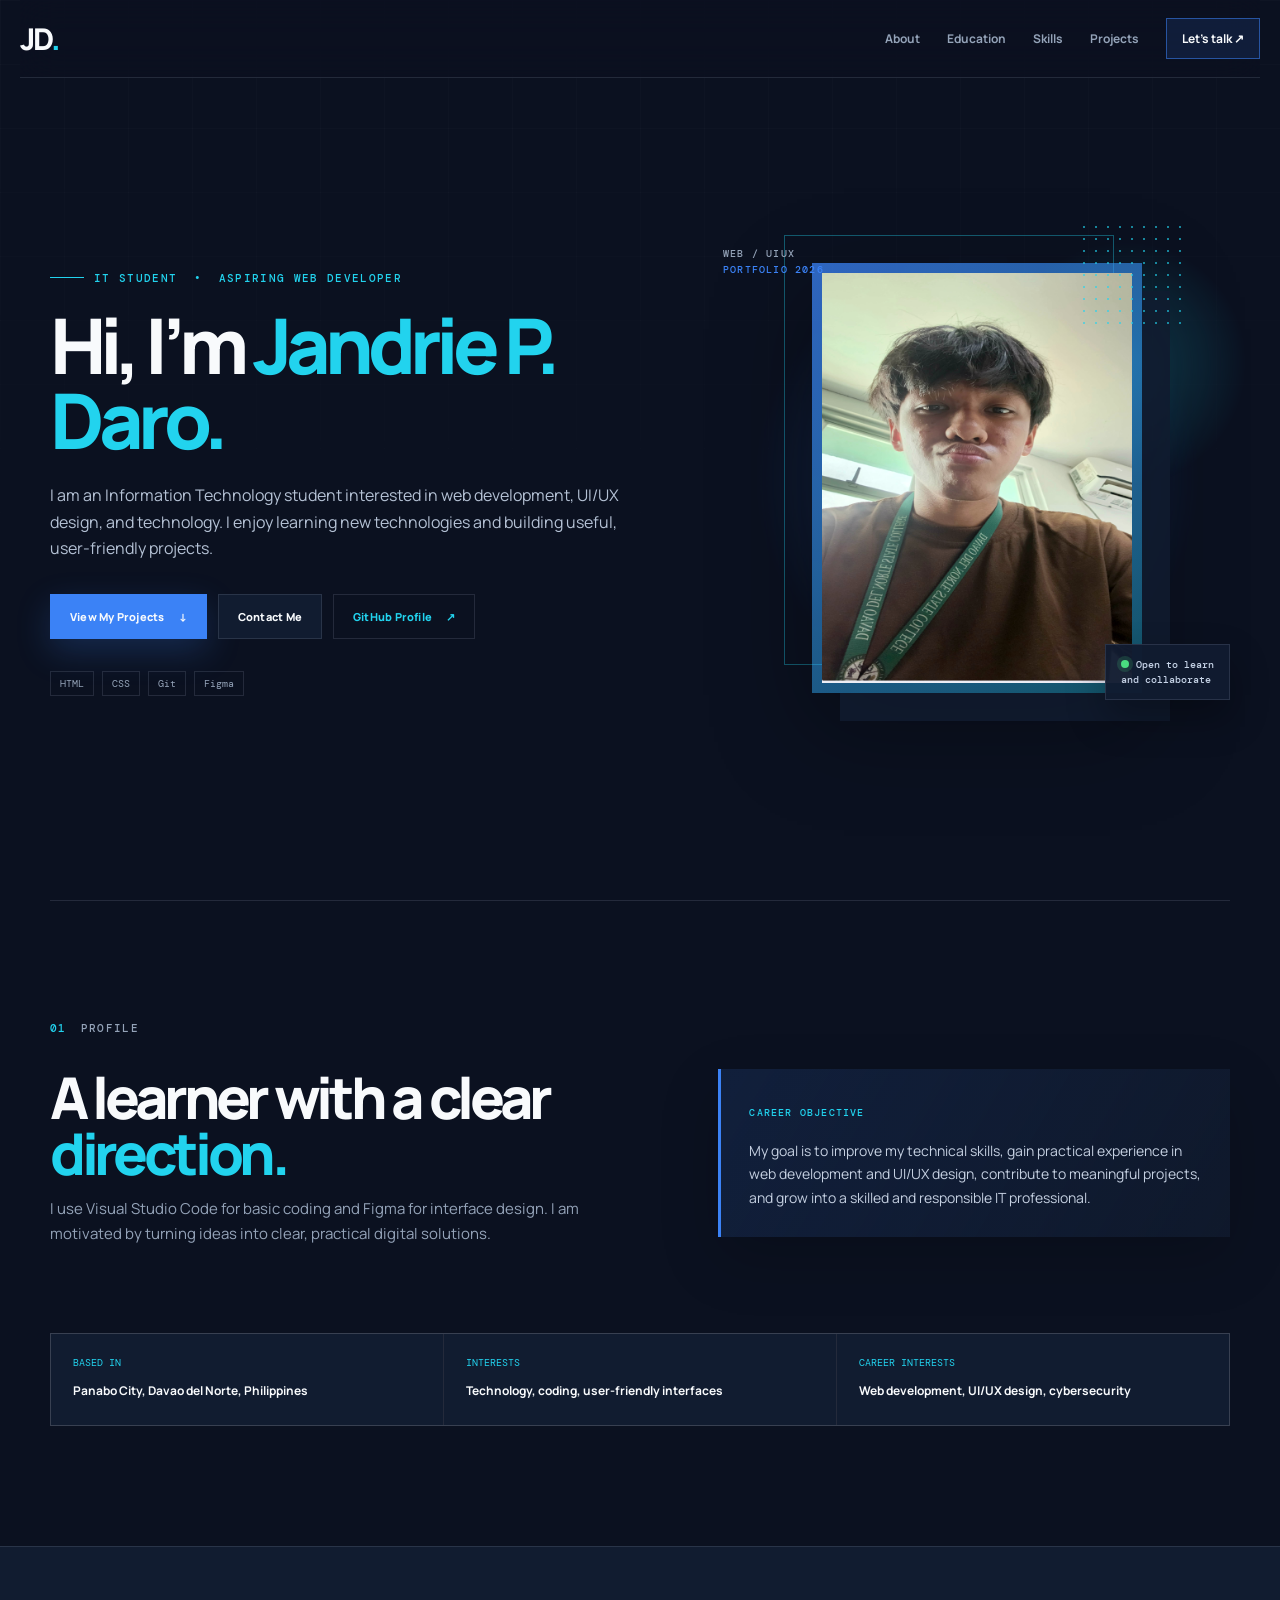
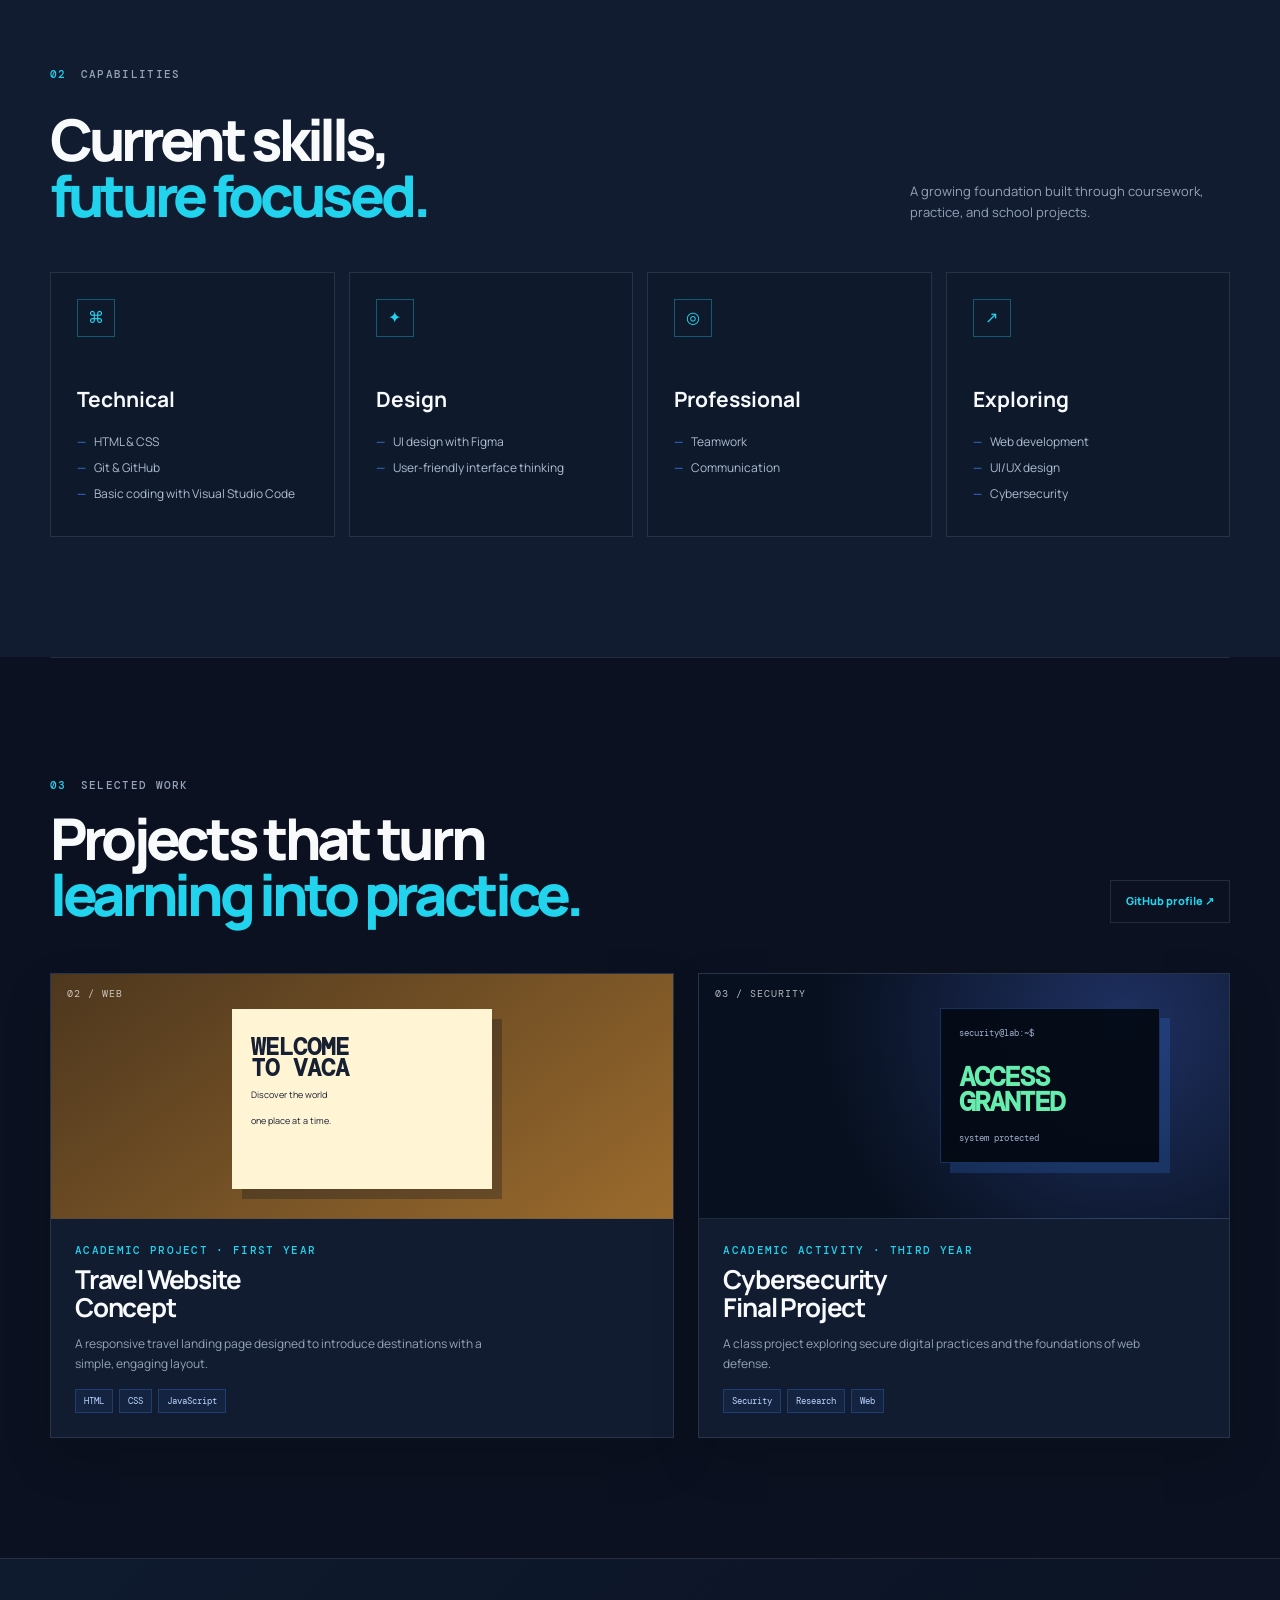
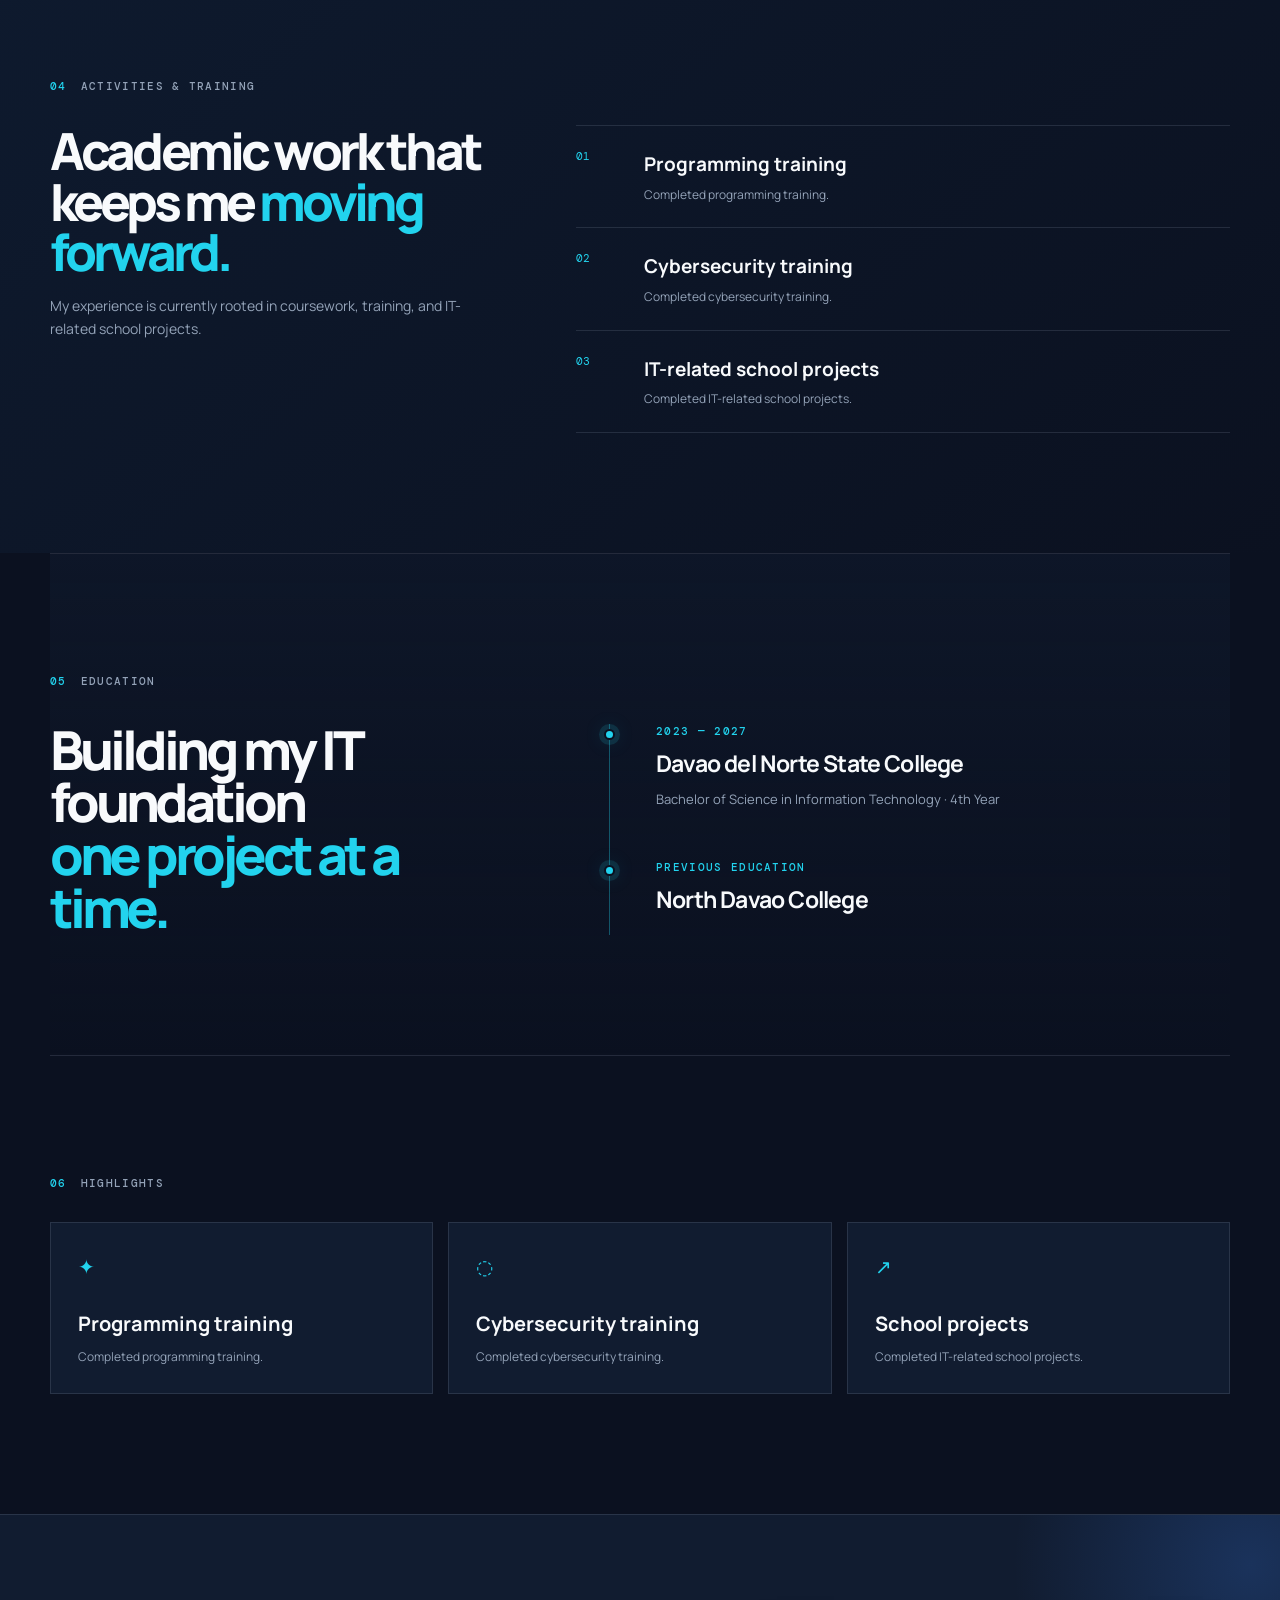
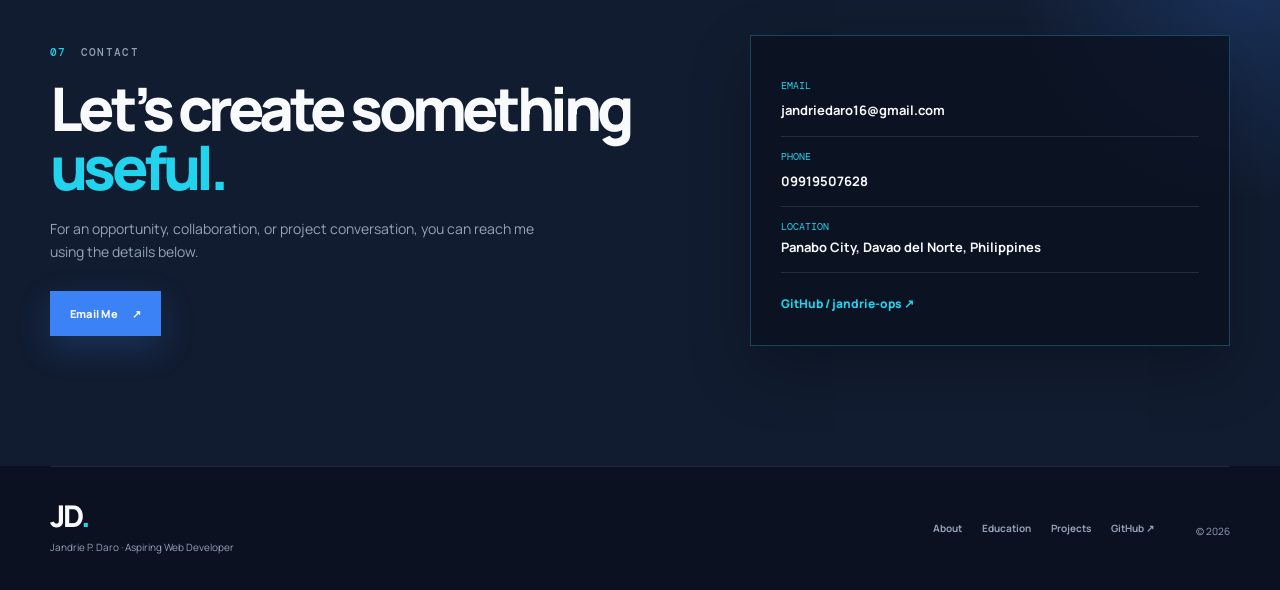
==== commit cdb80bdc: "Update website" ====
--- a/index.html
+++ b/index.html
@@ -1,82 +1,78 @@
-<!DOCTYPE html>
+<!doctype html>
 <html lang="en">
 <head>
-  <meta charset="UTF-8" />
-  <meta name="viewport" content="width=device-width, initial-scale=1.0" />
-  <meta name="description" content="Portfolio of Jandrie P. Daro, a BSIT student and aspiring web developer." />
-  <meta property="og:title" content="Jandrie P. Daro | Portfolio" />
-  <meta property="og:description" content="A personal portfolio featuring selected academic work, skills, and career interests." />
-  <meta property="og:type" content="website" />
-  <title>Jandrie P. Daro | Portfolio</title>
-  <link rel="preconnect" href="https://fonts.googleapis.com" />
-  <link rel="preconnect" href="https://fonts.gstatic.com" crossorigin />
-  <link href="https://fonts.googleapis.com/css2?family=DM+Mono:wght@400;500&family=Manrope:wght@400;500;600;700;800&family=Playfair+Display:ital,wght@0,600;0,700;1,600&display=swap" rel="stylesheet" />
-  <link rel="stylesheet" href="styles.css" />
-  <link rel="stylesheet" href="extras.css" />
-  <link rel="stylesheet" href="design.css" />
-  <link rel="stylesheet" href="footer-links.css" />
+  <meta charset="UTF-8">
+  <meta name="viewport" content="width=device-width, initial-scale=1.0">
+  <meta name="description" content="Jandrie P. Daro — Aspiring Web Developer and BSIT student portfolio.">
+  <meta property="og:title" content="Jandrie P. Daro CV">
+  <meta property="og:description" content="Portfolio of Jandrie P. Daro, an aspiring web developer.">
+  <meta property="og:type" content="website">
+  <title>Jandrie P. Daro CV | Aspiring Web Developer</title>
+  <link rel="preconnect" href="https://fonts.googleapis.com">
+  <link rel="preconnect" href="https://fonts.gstatic.com" crossorigin>
+  <link href="https://fonts.googleapis.com/css2?family=DM+Mono:wght@400;500&family=Manrope:wght@400;500;600;700;800&family=Playfair+Display:ital,wght@0,600;0,700;1,600&display=swap" rel="stylesheet">
+  <link rel="stylesheet" href="styles.css">
 </head>
 <body>
   <a class="skip-link" href="#main-content">Skip to content</a>
   <header class="site-header">
-    <a class="brand" href="#home" aria-label="Jandrie Daro home">JD<span>.</span></a>
-    <button class="menu-toggle" aria-expanded="false" aria-controls="primary-nav"><span></span><span></span><span></span><span class="sr-only">Open navigation</span></button>
-    <nav id="primary-nav" class="nav" aria-label="Primary navigation">
-      <a href="#about">About</a><a href="#skills">Skills</a><a href="#projects">Projects</a><a href="#education">Education</a><a href="#achievements">Highlights</a>
-      <a class="nav-contact" href="#contact">Let's talk <span aria-hidden="true">↗</span></a>
+    <a class="brand" href="#home" aria-label="Jandrie P. Daro CV home">JD<span>.</span></a>
+    <button class="menu-toggle" type="button" aria-expanded="false" aria-controls="primary-nav"><span></span><span></span><span></span><span class="sr-only">Open navigation</span></button>
+    <nav class="nav" id="primary-nav" aria-label="Primary navigation">
+      <a href="#about">About</a><a href="#education">Education</a><a href="#skills">Skills</a><a href="#projects">Projects</a><a class="nav-cta" href="#contact">Let's talk <span aria-hidden="true">↗</span></a>
     </nav>
   </header>
 
   <main id="main-content">
-    <section id="home" class="hero section-shell">
+    <section id="home" class="hero shell">
       <div class="hero-copy reveal">
-        <p class="eyebrow"><span></span> BSIT 4-C · IT415</p>
-        <h1>Building ideas into <em>useful</em> digital experiences.</h1>
-        <p class="hero-intro">Hi, I’m <strong>Jandrie P. Daro</strong> — a Bachelor of Science in Information Technology student exploring thoughtful web development, systems, and cybersecurity.</p>
-        <div class="hero-actions"><a class="button button-primary" href="#projects">View my projects <span>↓</span></a><a class="button button-secondary" href="#contact">Contact me</a></div>
+        <p class="eyebrow"><span></span> IT Student&nbsp; • &nbsp;Aspiring Web Developer</p>
+        <h1>Hi, I’m <em>Jandrie P. Daro.</em></h1>
+        <p class="hero-intro">I am an Information Technology student interested in web development, UI/UX design, and technology. I enjoy learning new technologies and building useful, user-friendly projects.</p>
+        <div class="hero-actions"><a class="button primary" href="#projects">View My Projects <span aria-hidden="true">↓</span></a><a class="button secondary" href="#contact">Contact Me</a><a class="button ghost" href="https://github.com/jandrie-ops" target="_blank" rel="noopener noreferrer">GitHub Profile <span aria-hidden="true">↗</span></a></div>
+        <div class="tech-line" aria-label="Technology highlights"><span>HTML</span><span>CSS</span><span>Git</span><span>Figma</span></div>
       </div>
       <div class="hero-visual reveal">
-        <div class="portrait-wrap"><img src="jandrie-daro.jpg" alt="Portrait of Jandrie P. Daro" /><div class="portrait-orbit orbit-one"></div><div class="portrait-orbit orbit-two"></div></div>
-        <div class="availability"><span class="pulse"></span><span>Open to learn<br />and collaborate</span></div>
-        <p class="visual-caption">ASPIRING<br />DEVELOPER <span>2026</span></p>
+        <div class="portrait-frame"><img src="jandrie-daro.jpg" alt="Portrait of Jandrie P. Daro"><i class="portrait-grid" aria-hidden="true"></i></div>
+        <p class="availability"><span></span>Open to learn<br>and collaborate</p>
+        <p class="hero-stamp">WEB / UIUX<br><b>PORTFOLIO 2026</b></p>
       </div>
     </section>
 
-    <section id="about" class="about section-shell section-pad">
-      <div class="section-label reveal"><span>01</span> About me</div>
-      <div class="about-grid">
-        <h2 class="reveal">Curious by nature.<br /><em>Focused</em> by purpose.</h2>
-        <div class="about-content reveal"><p>I’m an IT student who enjoys turning concepts into clear, practical digital solutions. I’m growing my skills through hands-on projects, collaborative activities, and a genuine interest in how technology can solve everyday problems.</p><p><strong>Career objective.</strong> I aim to grow into a capable developer who creates accessible, reliable experiences that make a difference.</p><p>Outside the classroom, I enjoy exploring new tools, improving my craft, and learning from the people I work with.</p><a class="text-link" href="#contact">Get to know me <span>→</span></a></div>
-      </div>
-      <div class="interest-row reveal"><span>Currently exploring</span><div>Web development <i>✦</i> Cybersecurity <i>✦</i> UI/UX design <i>✦</i> Problem solving</div></div>
+    <section id="about" class="about shell section">
+      <div class="section-kicker reveal"><span>01</span> Profile</div>
+      <div class="about-grid"><div class="reveal"><h2>A learner with a clear <em>direction.</em></h2><p class="about-lead">I use Visual Studio Code for basic coding and Figma for interface design. I am motivated by turning ideas into clear, practical digital solutions.</p></div><aside class="objective-panel reveal"><span>Career objective</span><p>My goal is to improve my technical skills, gain practical experience in web development and UI/UX design, contribute to meaningful projects, and grow into a skilled and responsible IT professional.</p></aside></div>
+      <div class="profile-strip reveal"><div><span>Based in</span><b>Panabo City, Davao del Norte, Philippines</b></div><div><span>Interests</span><b>Technology, coding, user-friendly interfaces</b></div><div><span>Career interests</span><b>Web development, UI/UX design, cybersecurity</b></div></div>
     </section>
 
-    <section id="skills" class="skills section-pad">
-      <div class="section-shell"><div class="section-label light reveal"><span>02</span> Toolkit</div><div class="skills-heading reveal"><h2>Things I’m learning<br />and <em>making with.</em></h2><p>A practical foundation, always expanding.</p></div>
-        <div class="skills-grid">
-          <article class="skill-card reveal"><div class="skill-number">01</div><h3>Programming<br />Languages</h3><ul><li>HTML5</li><li>CSS3</li><li>JavaScript</li><li>PHP <small>add if applicable</small></li></ul></article>
-          <article class="skill-card reveal"><div class="skill-number">02</div><h3>Web<br />Development</h3><ul><li>Responsive Design</li><li>Semantic HTML</li><li>Git &amp; GitHub</li><li>REST APIs <small>add if applicable</small></li></ul></article>
-          <article class="skill-card reveal"><div class="skill-number">03</div><h3>Tools &amp;<br />Databases</h3><ul><li>VS Code</li><li>MySQL <small>add if applicable</small></li><li>Figma <small>add if applicable</small></li><li>Postman <small>add if applicable</small></li></ul></article>
+    <section id="skills" class="skills section">
+      <div class="shell"><div class="section-kicker light reveal"><span>02</span> Capabilities</div><div class="section-heading reveal"><h2>Current skills,<br><em>future focused.</em></h2><p>A growing foundation built through coursework, practice, and school projects.</p></div>
+        <div class="skill-grid">
+          <article class="skill-card reveal"><span class="skill-icon" aria-hidden="true">⌘</span><h3>Technical</h3><ul><li>HTML &amp; CSS</li><li>Git &amp; GitHub</li><li>Basic coding with Visual Studio Code</li></ul></article>
+          <article class="skill-card reveal"><span class="skill-icon" aria-hidden="true">✦</span><h3>Design</h3><ul><li>UI design with Figma</li><li>User-friendly interface thinking</li></ul></article>
+          <article class="skill-card reveal"><span class="skill-icon" aria-hidden="true">◎</span><h3>Professional</h3><ul><li>Teamwork</li><li>Communication</li></ul></article>
+          <article class="skill-card reveal"><span class="skill-icon" aria-hidden="true">↗</span><h3>Exploring</h3><ul><li>Web development</li><li>UI/UX design</li><li>Cybersecurity</li></ul></article>
         </div>
       </div>
     </section>
 
-    <section id="projects" class="projects section-shell section-pad">
-      <div class="projects-top reveal"><div><div class="section-label"><span>03</span> Selected work</div><h2>Projects &amp;<br /><em>activities.</em></h2></div><a class="text-link" href="#contact">More coming soon <span>↗</span></a></div>
-      <div class="projects-grid">
-        <article class="project-card reveal"><div class="project-art art-web"><span class="art-label">02 / WEB</span><div class="browser"><div class="browser-bar"><i></i><i></i><i></i></div><b>WELCOME TO<br />VACA</b><span>Discover the world<br />one place at a time.</span><div class="browser-image"></div></div></div><div class="project-info"><p class="project-type">Academic project · First year</p><h3>Travel Website<br />Concept</h3><p class="project-description">A responsive travel landing page designed to introduce destinations with a simple, engaging layout.</p><div class="tags"><span>HTML</span><span>CSS</span><span>JavaScript</span></div><p class="project-status">Repository and demo links to be added when published.</p></div></article>
-        <article class="project-card reveal"><div class="project-art art-security"><span class="art-label">03 / SECURITY</span><div class="terminal"><span>security@lab:~$</span><b>ACCESS<br />GRANTED</b><small>system protected</small></div></div><div class="project-info"><p class="project-type">Academic activity · Third year</p><h3>Cybersecurity<br />Final Project</h3><p class="project-description">A class project exploring secure digital practices and the foundations of web defense.</p><div class="tags"><span>Security</span><span>Research</span><span>Web</span></div><p class="project-status">Supporting details can be added when ready to share.</p></div></article>
+    <section id="projects" class="projects shell section">
+      <div class="projects-header reveal"><div><div class="section-kicker"><span>03</span> Selected work</div><h2>Projects that turn<br><em>learning into practice.</em></h2></div><a class="github-outline" href="https://github.com/jandrie-ops" target="_blank" rel="noopener noreferrer">GitHub profile ↗</a></div>
+      <div class="project-grid">
+        <article class="project-card reveal"><div class="project-art art-travel"><p>02 / WEB</p><div class="travel-window"><b>WELCOME<br>TO VACA</b><span>Discover the world<br>one place at a time.</span></div></div><div class="project-body"><p class="meta">Academic project · First year</p><h3>Travel Website<br>Concept</h3><p>A responsive travel landing page designed to introduce destinations with a simple, engaging layout.</p><div class="tags"><span>HTML</span><span>CSS</span><span>JavaScript</span></div></div></article>
+        <article class="project-card reveal"><div class="project-art art-security"><p>03 / SECURITY</p><div class="terminal"><small>security@lab:~$</small><b>ACCESS<br>GRANTED</b><span>system protected</span></div></div><div class="project-body"><p class="meta">Academic activity · Third year</p><h3>Cybersecurity<br>Final Project</h3><p>A class project exploring secure digital practices and the foundations of web defense.</p><div class="tags"><span>Security</span><span>Research</span><span>Web</span></div></div></article>
       </div>
-      <p class="project-note">These cards are designed as editable placeholders — replace titles, descriptions, links, and technologies with your published work.</p>
     </section>
 
-    <section id="education" class="education section-pad"><div class="section-shell education-grid"><div class="section-label light reveal"><span>04</span> Education</div><div class="education-main reveal"><p class="eyebrow"><span></span> 2023 — Present <small>editable</small></p><h2>Bachelor of Science in<br /><em>Information Technology</em></h2><p class="school">Your School / University Name <small>— replace with your institution</small></p><div class="education-details"><div><span>Program</span><b>BSIT, 4th Year</b></div><div><span>Expected graduation</span><b>2027 <small>editable</small></b></div><div><span>Focus</span><b>Web &amp; Systems Development</b></div></div><p class="achievement">Relevant activities: web development projects, database fundamentals, cybersecurity coursework, and collaborative capstone work. <small>Update this with your achievements.</small></p></div></div></section>
+    <section id="activities" class="activities section"><div class="shell"><div class="section-kicker reveal"><span>04</span> Activities &amp; training</div><div class="activity-grid"><div class="activity-intro reveal"><h2>Academic work that keeps me <em>moving forward.</em></h2><p>My experience is currently rooted in coursework, training, and IT-related school projects.</p></div><div class="activity-list"><article class="activity-card reveal"><span>01</span><div><h3>Programming training</h3><p>Completed programming training.</p></div></article><article class="activity-card reveal"><span>02</span><div><h3>Cybersecurity training</h3><p>Completed cybersecurity training.</p></div></article><article class="activity-card reveal"><span>03</span><div><h3>IT-related school projects</h3><p>Completed IT-related school projects.</p></div></article></div></div></div></section>
 
-    <section id="achievements" class="achievements section-shell section-pad"><div class="section-label reveal"><span>05</span> Highlights</div><div class="achievements-heading reveal"><h2>Learning beyond<br /><em>the syllabus.</em></h2><p>Use this area for certificates, awards, seminars, workshops, competitions, and leadership activities.</p></div><div class="achievement-card reveal"><div class="achievement-icon" aria-hidden="true">✦</div><div><p class="project-type">Add your achievement</p><h3>Certificate, training, or academic recognition</h3><p>Replace this editable entry with the title, provider, date, and a short note about an achievement you want to feature.</p></div><span class="editable-label">Editable</span></div></section>
+    <section id="education" class="education shell section"><div class="section-kicker reveal"><span>05</span> Education</div><div class="education-grid"><div class="education-intro reveal"><h2>Building my IT foundation<br><em>one project at a time.</em></h2></div><ol class="timeline"><li class="reveal"><span class="timeline-dot"></span><p class="meta">2023 — 2027</p><h3>Davao del Norte State College</h3><p>Bachelor of Science in Information Technology · 4th Year</p></li><li class="reveal"><span class="timeline-dot"></span><p class="meta">Previous education</p><h3>North Davao College</h3></li></ol></div></section>
 
-    <section id="contact" class="contact section-shell section-pad"><div class="contact-intro reveal"><div class="section-label"><span>06</span> Contact</div><h2>Let’s make something<br /><em>meaningful.</em></h2><p>Have a question, opportunity, or idea? I’d be happy to hear from you.</p></div><aside class="contact-card reveal" aria-label="Contact details"><p class="project-type">Contact details</p><h3>Let’s connect</h3><p>Your public email address and professional profile links have not been added yet.</p><p class="contact-note">Add a mailto email link and verified GitHub or LinkedIn URLs here before publishing.</p></aside></section>
+    <section id="achievements" class="achievements shell section"><div class="section-kicker reveal"><span>06</span> Highlights</div><div class="achievement-grid"><article class="achievement-card reveal"><span aria-hidden="true">✦</span><h3>Programming training</h3><p>Completed programming training.</p></article><article class="achievement-card reveal"><span aria-hidden="true">◌</span><h3>Cybersecurity training</h3><p>Completed cybersecurity training.</p></article><article class="achievement-card reveal"><span aria-hidden="true">↗</span><h3>School projects</h3><p>Completed IT-related school projects.</p></article></div></section>
+
+    <section id="contact" class="contact section"><div class="shell contact-grid"><div class="reveal"><div class="section-kicker light"><span>07</span> Contact</div><h2>Let’s create something <em>useful.</em></h2><p>For an opportunity, collaboration, or project conversation, you can reach me using the details below.</p><a class="button primary" href="mailto:jandriedaro16@gmail.com">Email Me <span aria-hidden="true">↗</span></a></div><address class="contact-card reveal"><div><span>Email</span><a href="mailto:jandriedaro16@gmail.com">jandriedaro16@gmail.com</a></div><div><span>Phone</span><a href="tel:09919507628">09919507628</a></div><div><span>Location</span><p>Panabo City, Davao del Norte, Philippines</p></div><a class="github-contact" href="https://github.com/jandrie-ops" target="_blank" rel="noopener noreferrer">GitHub / jandrie-ops ↗</a></address></div></section>
   </main>
-  <footer><a class="brand" href="#home">JD<span>.</span></a><p>© <span id="year"></span> Jandrie P. Daro. Built with curiosity.</p><div class="footer-links"><a href="https://github.com/jandrie-ops/Portfolio" target="_blank" rel="noopener noreferrer">GitHub ↗</a><a href="https://www.linkedin.com/" target="_blank" rel="noopener noreferrer">LinkedIn ↗</a><a href="#home">Back to top ↑</a></div></footer>
+  <footer><div><a class="brand" href="#home" aria-label="Back to top">JD<span>.</span></a><p>Jandrie P. Daro · Aspiring Web Developer</p></div><nav aria-label="Footer navigation"><a href="#about">About</a><a href="#education">Education</a><a href="#projects">Projects</a><a href="https://github.com/jandrie-ops" target="_blank" rel="noopener noreferrer">GitHub ↗</a></nav><p>© <span id="year"></span></p></footer>
   <script src="script.js"></script>
 </body>
 </html>
--- a/styles.css
+++ b/styles.css
@@ -1 +1,259 @@
-:root{--ink:#121b31;--muted:#657087;--paper:#f8f7f3;--line:#d9dce2;--accent:#4f5ee8;--cream:#f0e6d8;--dark:#111a30;--serif:'Playfair Display',Georgia,serif;--sans:'Manrope',Arial,sans-serif;--mono:'DM Mono',monospace}*{box-sizing:border-box}html{scroll-behavior:smooth}body{margin:0;background:var(--paper);color:var(--ink);font-family:var(--sans);line-height:1.6}a{color:inherit;text-decoration:none}.section-shell{max-width:1200px;margin:auto;padding-left:32px;padding-right:32px}.site-header{height:82px;max-width:1264px;margin:auto;padding:0 32px;display:flex;align-items:center;justify-content:space-between}.brand{font:700 31px var(--serif);letter-spacing:-1px}.brand span{color:var(--accent)}.nav{display:flex;align-items:center;gap:30px;font-size:13px;font-weight:700}.nav a:not(.nav-contact){opacity:.78}.nav a:hover{color:var(--accent)}.nav-contact{background:var(--ink);color:#fff;padding:10px 16px;border-radius:3px}.nav-contact span{color:#aeb5ff;margin-left:7px}.menu-toggle{display:none;background:transparent;border:0;padding:8px}.skip-link{background:#fff;color:#000;left:10px;padding:8px;position:absolute;top:-50px;z-index:10}.skip-link:focus{top:10px}.hero{min-height:650px;display:grid;grid-template-columns:1.13fr .87fr;align-items:center;gap:48px;padding-top:50px;padding-bottom:78px}.eyebrow,.section-label{font:500 11px var(--mono);letter-spacing:.08em;text-transform:uppercase}.eyebrow{color:var(--muted);display:flex;align-items:center;gap:9px}.eyebrow>span{height:7px;width:7px;background:var(--accent);border-radius:50%}.hero h1,.about h2,.skills h2,.projects h2,.education h2,.contact h2{font:700 clamp(2.8rem,5vw,4.9rem)/1.05 var(--serif);letter-spacing:-.055em;margin:17px 0 22px}.hero h1{max-width:680px}.hero h1 em,h2 em{color:var(--accent);font-weight:600}.hero-intro{font-size:16px;line-height:1.8;color:var(--muted);max-width:565px;margin:0 0 31px}.hero-intro strong{color:var(--ink)}.hero-actions{display:flex;gap:13px;flex-wrap:wrap}.button{font:700 12px var(--sans);letter-spacing:.01em;border-radius:3px;padding:13px 19px;display:inline-flex;align-items:center;gap:16px;border:1px solid var(--ink);cursor:pointer;transition:transform .2s,background .2s}.button:hover{transform:translateY(-3px)}.button-primary{background:var(--accent);border-color:var(--accent);color:#fff}.button-primary span{font-size:17px}.button-secondary{background:transparent}.hero-visual{height:485px;position:relative;display:flex;align-items:center;justify-content:center}.portrait-wrap{height:385px;width:310px;position:relative;z-index:1}.portrait-wrap:before{position:absolute;content:'';inset:-13px 12px 12px -13px;background:var(--cream);z-index:-1}.portrait-wrap img{width:100%;height:100%;object-fit:cover;filter:saturate(.85);display:block}.portrait-orbit{position:absolute;border:1px solid var(--accent);border-radius:50%;opacity:.5}.orbit-one{height:365px;width:365px;left:-35px;top:37px;border-left-color:transparent;transform:rotate(-29deg)}.orbit-two{height:435px;width:435px;left:-67px;top:2px;border-right-color:transparent;transform:rotate(40deg)}.availability{position:absolute;z-index:2;right:-2px;bottom:51px;background:#fff;padding:11px 14px;box-shadow:0 9px 25px #1823421c;font:500 10px/1.45 var(--mono);display:flex;gap:8px;align-items:flex-start}.pulse{height:8px;width:8px;background:#60b87d;border-radius:50%;margin-top:3px;box-shadow:0 0 0 4px #60b87d28}.visual-caption{position:absolute;left:1px;top:5px;font:500 10px/1.35 var(--mono);letter-spacing:.08em;z-index:2}.visual-caption span{color:var(--accent);display:block;margin-top:8px}.section-pad{padding-top:115px;padding-bottom:115px}.about{border-top:1px solid var(--line)}.section-label{display:flex;gap:14px;align-items:center;color:var(--muted)}.section-label span{color:var(--accent)}.about-grid{display:grid;grid-template-columns:1.05fr .95fr;gap:105px;margin-top:26px}.about h2{font-size:clamp(2.45rem,4.1vw,4rem);margin:0}.about-content{padding-top:8px}.about-content p{color:var(--muted);font-size:15px;margin:0 0 19px}.text-link{font-size:12px;font-weight:800;border-bottom:1px solid var(--ink);padding-bottom:4px}.text-link span{color:var(--accent);margin-left:8px;font-size:15px}.interest-row{border-top:1px solid var(--line);margin-top:73px;padding-top:18px;display:flex;justify-content:space-between;gap:24px;font-size:12px}.interest-row>span{color:var(--muted)}.interest-row>div{font-weight:700;text-align:right}.interest-row i{color:var(--accent);font-style:normal;padding:0 7px}.skills{background:var(--dark);color:#f8f7f3}.section-label.light{color:#9ba4b9}.skills-heading{margin:28px 0 49px;display:flex;align-items:end;justify-content:space-between}.skills h2{font-size:clamp(2.4rem,4.5vw,4.5rem);margin:0}.skills-heading p{font-size:13px;color:#aeb6c8;margin:0 0 7px}.skills-grid{display:grid;grid-template-columns:repeat(3,1fr);border-top:1px solid #ffffff38}.skill-card{padding:25px 28px 17px;min-height:295px;border-right:1px solid #ffffff38}.skill-card:first-child{border-left:1px solid #ffffff38}.skill-number{color:#aab3ff;font:11px var(--mono)}.skill-card h3{font:600 25px/1.18 var(--serif);letter-spacing:-.04em;margin:43px 0 22px}.skill-card ul{padding:0;margin:0;list-style:none}.skill-card li{color:#c7ccda;font-size:12px;padding:4px 0}.skill-card li:before{content:'·';color:#7d89ff;font-weight:bold;padding-right:7px}.skill-card small,.education small{font:9px var(--mono);color:#8e98ae}.projects-top{display:flex;justify-content:space-between;align-items:flex-end;margin-bottom:48px}.projects h2{font-size:clamp(2.6rem,4.5vw,4.5rem);margin:22px 0 0}.projects-grid{display:grid;grid-template-columns:1.15fr .85fr;gap:40px 27px}.project-card{border-top:1px solid var(--ink);padding-top:12px}.project-featured{grid-row:span 2}.project-art{height:237px;position:relative;overflow:hidden;margin-bottom:19px}.project-featured .project-art{height:355px}.art-label{position:absolute;left:14px;top:12px;font:10px var(--mono);letter-spacing:.07em;z-index:2}.art-iot{background:#dfe5e6}.data-ring{position:absolute;width:330px;height:330px;border:33px solid #a6c1bd;border-radius:50%;right:-50px;top:12px;border-right-color:#5a7273;border-bottom-color:#bfd8d2}.data-window{position:absolute;left:12%;top:24%;width:205px;background:#102536;color:white;padding:15px 17px;box-shadow:12px 12px 0 #809d97}.data-window>span{height:5px;width:5px;border-radius:50%;background:#80b6a9;display:inline-block;margin-right:4px}.data-window b,.data-window strong,.data-window small{display:block}.data-window b{font:9px var(--mono);margin:25px 0 4px;color:#becdcf}.data-window strong{font:32px var(--serif);color:#99e0bd}.data-window small{font:8px var(--mono)}.art-web{background:#f1d9a9}.browser{position:absolute;width:260px;height:180px;background:#f9f9ed;left:50%;top:28px;transform:translateX(-50%);box-shadow:8px 8px 0 #bd9366;padding:18px}.browser-bar{position:absolute;left:0;top:0;width:100%;height:14px;background:#18213a;padding:4px}.browser-bar i{height:4px;width:4px;border-radius:50%;background:#f2c56e;display:inline-block;margin:0 1px;vertical-align:top}.browser b{font:700 24px/.9 var(--mono);position:relative;z-index:1}.browser span{font-size:9px;position:relative;z-index:1}.browser-image{position:absolute;width:128px;height:128px;background:linear-gradient(135deg,#638f6f,#d7e7a6);right:0;bottom:0;clip-path:circle(67% at 90% 83%)}.art-security{background:#121a30}.terminal{position:absolute;background:#0a1120;color:#b6c5f5;width:215px;padding:17px;right:12%;top:31px;box-shadow:10px 10px 0 #555eda}.terminal span,.terminal small{font:9px var(--mono);display:block}.terminal b{font:600 28px/.93 var(--mono);letter-spacing:-2px;color:#71e8b0;display:block;margin:27px 0 18px}.project-info h3{font:600 27px/1.12 var(--serif);letter-spacing:-.045em;margin:6px 0 10px}.project-type{font:10px var(--mono);color:var(--accent);letter-spacing:.04em;margin:0}.project-description{font-size:12px;color:var(--muted);max-width:400px;margin:0 0 13px}.tags{display:flex;flex-wrap:wrap;gap:5px}.tags span{font:9px var(--mono);background:#e5e7ed;padding:4px 7px;border-radius:2px}.project-links{display:flex;gap:18px;margin-top:17px}.project-links a{font-size:10px;font-weight:800;text-decoration:underline;text-underline-offset:3px}.project-note{font:10px/1.6 var(--mono);color:var(--muted);max-width:420px;margin:55px 0 0}.education{background:#e7e6df}.education-grid{display:grid;grid-template-columns:180px 1fr}.education h2{font-size:clamp(2.2rem,4vw,4rem);margin:18px 0}.school{font-size:15px;font-weight:800;margin:0 0 39px}.education-details{display:grid;grid-template-columns:repeat(3,1fr);border-top:1px solid #aeb0ad;border-bottom:1px solid #aeb0ad}.education-details div{padding:17px 12px 17px 0}.education-details span{font:10px var(--mono);color:var(--muted);display:block}.education-details b{font-size:11px}.achievement{font-size:12px;color:var(--muted);max-width:660px;margin:25px 0 0}.contact{display:grid;grid-template-columns:1fr .78fr;gap:98px}.contact h2{font-size:clamp(2.35rem,4.2vw,4.2rem);margin:23px 0}.contact-intro>p{font-size:14px;color:var(--muted);max-width:370px}.email-link{font:600 18px var(--serif);border-bottom:1px solid var(--ink);padding-bottom:4px;display:inline-block;margin:15px 0 23px}.email-link span{color:var(--accent);font-family:var(--sans);font-size:16px}.social-links{display:flex;gap:18px;font-size:11px;font-weight:800}.social-links a{text-decoration:underline;text-underline-offset:3px}.contact-form{padding:28px;background:#fff;border:1px solid #e5e5e5;align-self:start}.contact-form label{display:block;font:10px var(--mono);margin:0 0 5px}.contact-form input,.contact-form textarea{display:block;width:100%;border:0;border-bottom:1px solid var(--line);outline:none;font:13px var(--sans);padding:8px 0 11px;margin:0 0 21px;background:transparent;resize:vertical}.contact-form input:focus,.contact-form textarea:focus{border-color:var(--accent)}.form-message{font-size:11px;color:var(--accent);margin:12px 0 0;min-height:16px}footer{max-width:1200px;margin:auto;border-top:1px solid var(--line);padding:23px 32px;display:flex;align-items:center;justify-content:space-between;gap:20px}footer p,footer>a:not(.brand){font-size:10px;color:var(--muted)}footer>a:not(.brand){font-weight:800;color:var(--ink)}.reveal{opacity:0;transform:translateY(22px);transition:opacity .6s ease,transform .6s ease}.reveal.visible{opacity:1;transform:none}@media(max-width:760px){.section-shell{padding-left:20px;padding-right:20px}.site-header{height:67px;padding:0 20px}.nav{position:absolute;z-index:5;top:66px;left:0;width:100%;background:var(--paper);display:none;padding:18px 20px 23px;box-shadow:0 10px 14px #00000010;align-items:flex-start;gap:17px}.nav.open{display:flex;flex-direction:column}.menu-toggle{display:block}.menu-toggle span:not(.sr-only){display:block;background:var(--ink);height:2px;width:22px;margin:4px}.hero{display:flex;flex-direction:column;align-items:stretch;gap:14px;min-height:0;padding-top:55px;padding-bottom:67px}.hero h1{font-size:clamp(2.6rem,12vw,4.2rem)}.hero-visual{height:375px;order:-1}.portrait-wrap{height:295px;width:235px}.orbit-one{height:285px;width:285px}.orbit-two{height:345px;width:345px}.visual-caption{left:0}.availability{right:0;bottom:18px}.section-pad{padding-top:74px;padding-bottom:74px}.about-grid,.contact{grid-template-columns:1fr;gap:28px}.about-content{padding:0}.interest-row{margin-top:50px;display:block}.interest-row>div{text-align:left;margin-top:8px;line-height:2}.skills-heading{display:block;margin-bottom:37px}.skills-heading p{margin-top:12px}.skills-grid{grid-template-columns:1fr}.skill-card,.skill-card:first-child{border-left:1px solid #ffffff38;border-bottom:1px solid #ffffff38;min-height:0;padding:22px}.skill-card h3{margin:27px 0 12px}.projects-top{display:block}.projects-top>.text-link{display:inline-block;margin-top:18px}.projects-grid{grid-template-columns:1fr;gap:45px}.project-featured{grid-row:auto}.project-featured .project-art{height:275px}.project-art{height:220px}.education-grid{grid-template-columns:1fr;gap:25px}.education-details{grid-template-columns:1fr}.education-details div{border-bottom:1px solid #c9cac5}.education-details div:last-child{border:0}.contact{gap:48px}.contact-form{padding:22px}footer{padding:19px 20px;flex-wrap:wrap}footer .brand{font-size:25px}}
+:root {
+  --bg: #0b1120;
+  --surface: #111c30;
+  --surface-2: #15233a;
+  --blue: #3b82f6;
+  --cyan: #22d3ee;
+  --text: #f8fafc;
+  --muted: #94a3b8;
+  --line: rgba(148, 163, 184, .18);
+  --serif: 'Playfair Display', Georgia, serif;
+  --sans: 'Manrope', Arial, sans-serif;
+  --mono: 'DM Mono', monospace;
+}
+
+* { box-sizing: border-box; }
+html { scroll-behavior: smooth; }
+body {
+  margin: 0;
+  color: var(--text);
+  background: var(--bg);
+  font-family: var(--sans);
+  line-height: 1.65;
+  overflow-x: hidden;
+}
+body::before {
+  content: '';
+  position: fixed;
+  inset: 0;
+  pointer-events: none;
+  background-image: linear-gradient(rgba(255,255,255,.018) 1px, transparent 1px), linear-gradient(90deg, rgba(255,255,255,.018) 1px, transparent 1px);
+  background-size: 64px 64px;
+  mask-image: linear-gradient(to bottom, black, transparent 70%);
+  z-index: -1;
+}
+a { color: inherit; text-decoration: none; }
+a:focus-visible, button:focus-visible { outline: 3px solid var(--cyan); outline-offset: 4px; }
+.shell { width: min(1180px, calc(100% - 48px)); margin-inline: auto; }
+.section { padding: 120px 0; border-top: 1px solid var(--line); }
+.sr-only { position: absolute; width: 1px; height: 1px; margin: -1px; overflow: hidden; clip: rect(0,0,0,0); white-space: nowrap; }
+.skip-link { position: fixed; z-index: 100; left: 18px; top: -60px; padding: 9px 14px; color: var(--bg); background: var(--cyan); font-weight: 800; }
+.skip-link:focus { top: 18px; }
+
+.site-header {
+  position: sticky;
+  top: 0;
+  z-index: 30;
+  width: min(1260px, calc(100% - 40px));
+  height: 78px;
+  margin-inline: auto;
+  display: flex;
+  align-items: center;
+  justify-content: space-between;
+  border-bottom: 1px solid var(--line);
+  background: rgba(11, 17, 32, .82);
+  backdrop-filter: blur(18px);
+}
+.brand { font: 800 30px/1 var(--sans); letter-spacing: -.07em; }
+.brand span { color: var(--cyan); }
+.nav { display: flex; align-items: center; gap: 27px; font-size: 12px; font-weight: 700; }
+.nav a { color: var(--muted); transition: color .2s ease; }
+.nav a:hover, .nav a[aria-current='location'] { color: var(--text); }
+.nav-cta { padding: 10px 15px; color: var(--text) !important; border: 1px solid rgba(59,130,246,.55); background: rgba(59,130,246,.12); }
+.nav-cta:hover { border-color: var(--cyan); box-shadow: 0 0 24px rgba(34,211,238,.12); }
+.menu-toggle { display: none; padding: 8px; border: 0; background: transparent; }
+
+.hero {
+  min-height: calc(100vh - 78px);
+  display: grid;
+  grid-template-columns: 1.08fr .92fr;
+  align-items: center;
+  gap: 78px;
+  padding: 74px 0 96px;
+}
+.hero-copy { position: relative; z-index: 2; }
+.eyebrow, .section-kicker, .meta { font: 500 11px var(--mono); letter-spacing: .12em; text-transform: uppercase; }
+.eyebrow { display: flex; align-items: center; gap: 10px; color: var(--cyan); }
+.eyebrow span { width: 34px; height: 1px; background: var(--cyan); }
+.hero h1, .about h2, .section-heading h2, .projects h2, .activity-intro h2, .education h2, .contact h2 {
+  font: 800 clamp(3rem, 6vw, 6.15rem)/.98 var(--sans);
+  letter-spacing: -.075em;
+  margin: 22px 0 25px;
+}
+.hero h1 { max-width: 730px; }
+.hero h1 em, h2 em { color: var(--cyan); font-style: normal; }
+.hero-intro { max-width: 610px; margin: 0 0 33px; color: #b4c1d4; font-size: 16px; }
+.hero-actions { display: flex; flex-wrap: wrap; gap: 11px; }
+.button { display: inline-flex; align-items: center; justify-content: center; gap: 14px; min-height: 45px; padding: 0 19px; border: 1px solid var(--line); font-size: 11px; font-weight: 800; letter-spacing: .02em; transition: transform .2s ease, border-color .2s ease, background .2s ease, box-shadow .2s ease; }
+.button:hover { transform: translateY(-3px); }
+.primary { border-color: var(--blue); background: var(--blue); box-shadow: 0 12px 34px rgba(59,130,246,.22); }
+.primary:hover { background: #5794fa; box-shadow: 0 16px 38px rgba(59,130,246,.32); }
+.secondary { color: var(--text); background: var(--surface); }
+.secondary:hover, .ghost:hover { border-color: var(--cyan); }
+.ghost { color: var(--cyan); background: transparent; }
+.tech-line { display: flex; flex-wrap: wrap; gap: 8px; margin-top: 32px; }
+.tech-line span { padding: 5px 9px; color: var(--muted); border: 1px solid var(--line); font: 10px var(--mono); }
+.hero-visual { position: relative; min-height: 520px; display: grid; place-items: center; isolation: isolate; }
+.hero-visual::before, .hero-visual::after { content: ''; position: absolute; z-index: -2; border-radius: 50%; filter: blur(1px); }
+.hero-visual::before { width: 470px; height: 470px; background: radial-gradient(circle, rgba(59,130,246,.28), rgba(59,130,246,0) 68%); }
+.hero-visual::after { width: 250px; height: 250px; right: -20px; top: 20px; background: radial-gradient(circle, rgba(34,211,238,.24), transparent 70%); }
+.portrait-frame { position: relative; width: 330px; height: 430px; padding: 10px; background: linear-gradient(145deg, rgba(59,130,246,.75), rgba(34,211,238,.35)); box-shadow: 28px 28px 0 rgba(17,28,48,.85), 0 34px 90px rgba(0,0,0,.35); }
+.portrait-frame::before { content: ''; position: absolute; inset: -28px 28px 28px -28px; z-index: -1; border: 1px solid rgba(34,211,238,.38); }
+.portrait-frame img { width: 100%; height: 100%; display: block; object-fit: cover; filter: saturate(.82) contrast(1.04); }
+.portrait-grid { position: absolute; width: 110px; height: 110px; right: -46px; top: -42px; background-image: radial-gradient(var(--cyan) 1.5px, transparent 1.5px); background-size: 12px 12px; opacity: .6; }
+.availability { position: absolute; right: 0; bottom: 38px; margin: 0; padding: 12px 15px; color: #c7d4e8; background: rgba(17,28,48,.96); border: 1px solid var(--line); font: 500 10px/1.5 var(--mono); box-shadow: 0 18px 38px rgba(0,0,0,.3); }
+.availability span { display: inline-block; width: 8px; height: 8px; margin-right: 7px; border-radius: 50%; background: #4ade80; box-shadow: 0 0 0 4px rgba(74,222,128,.16); }
+.hero-stamp { position: absolute; left: 0; top: 28px; margin: 0; color: var(--muted); font: 500 10px/1.55 var(--mono); letter-spacing: .12em; }
+.hero-stamp b { color: var(--blue); font-weight: 500; }
+
+.section-kicker { display: flex; align-items: center; gap: 14px; color: var(--muted); }
+.section-kicker span { color: var(--cyan); }
+.about { position: relative; }
+.about-grid { display: grid; grid-template-columns: 1fr .9fr; gap: 100px; margin-top: 34px; align-items: start; }
+.about h2 { margin: 0; font-size: clamp(2.7rem, 4.5vw, 4.8rem); }
+.about-lead { max-width: 600px; color: var(--muted); font-size: 15px; }
+.objective-panel { padding: 28px; border-left: 3px solid var(--blue); background: linear-gradient(120deg, rgba(59,130,246,.13), rgba(17,28,48,.72)); box-shadow: 0 22px 55px rgba(0,0,0,.18); }
+.objective-panel span { color: var(--cyan); font: 500 10px var(--mono); letter-spacing: .12em; text-transform: uppercase; }
+.objective-panel p { margin: 16px 0 0; color: #c5d0e1; font-size: 14px; }
+.profile-strip { display: grid; grid-template-columns: repeat(3,1fr); gap: 1px; margin-top: 72px; background: var(--line); border: 1px solid var(--line); }
+.profile-strip div { padding: 22px; background: var(--surface); }
+.profile-strip span { display: block; margin-bottom: 7px; color: var(--cyan); font: 10px var(--mono); text-transform: uppercase; }
+.profile-strip b { font-size: 12px; }
+
+.education { background: linear-gradient(180deg, rgba(17,28,48,.5), transparent); }
+.education-grid { display: grid; grid-template-columns: .85fr 1.15fr; gap: 100px; margin-top: 36px; }
+.education h2 { margin: 0; font-size: clamp(2.55rem,4.2vw,4.45rem); }
+.timeline { list-style: none; margin: 0; padding: 0 0 0 34px; border-left: 1px solid rgba(34,211,238,.35); }
+.timeline li { position: relative; padding: 0 0 50px 12px; }
+.timeline li:last-child { padding-bottom: 0; }
+.timeline-dot { position: absolute; width: 11px; height: 11px; left: -40px; top: 5px; border: 2px solid var(--bg); border-radius: 50%; background: var(--cyan); box-shadow: 0 0 0 5px rgba(34,211,238,.13), 0 0 20px rgba(34,211,238,.25); }
+.timeline h3 { margin: 7px 0 6px; font-size: 23px; letter-spacing: -.035em; }
+.timeline p:not(.meta) { margin: 0; color: var(--muted); font-size: 13px; }
+.meta { margin: 0; color: var(--cyan); }
+
+.skills { background: var(--surface); }
+.section-heading { display: flex; justify-content: space-between; align-items: end; gap: 40px; margin: 30px 0 48px; }
+.section-heading h2 { margin: 0; font-size: clamp(2.7rem,4.5vw,4.7rem); }
+.section-heading p { max-width: 320px; margin: 0; color: var(--muted); font-size: 13px; }
+.skill-grid { display: grid; grid-template-columns: repeat(4,1fr); gap: 14px; }
+.skill-card { min-height: 265px; padding: 26px; border: 1px solid var(--line); background: #0e192c; transition: transform .25s ease, border-color .25s ease, background .25s ease; }
+.skill-card:hover { transform: translateY(-7px); border-color: rgba(34,211,238,.52); background: #12213a; }
+.skill-icon { display: grid; place-items: center; width: 38px; height: 38px; color: var(--cyan); border: 1px solid rgba(34,211,238,.35); font-size: 16px; }
+.skill-card h3 { margin: 45px 0 16px; font-size: 21px; }
+.skill-card ul { list-style: none; padding: 0; margin: 0; }
+.skill-card li { margin: 6px 0; color: #afbdd0; font-size: 12px; }
+.skill-card li::before { content: '—'; padding-right: 8px; color: var(--blue); }
+
+.projects { background: var(--bg); }
+.projects-header { display: flex; align-items: end; justify-content: space-between; gap: 35px; margin-bottom: 50px; }
+.projects h2 { margin: 18px 0 0; font-size: clamp(2.65rem,4.5vw,4.7rem); }
+.github-outline { padding: 11px 15px; border: 1px solid var(--line); color: var(--cyan); font-size: 11px; font-weight: 800; white-space: nowrap; transition: border-color .2s ease, background .2s ease; }
+.github-outline:hover { border-color: var(--cyan); background: rgba(34,211,238,.07); }
+.project-grid { display: grid; grid-template-columns: 1.08fr .92fr; gap: 24px; align-items: start; }
+.project-card { overflow: hidden; border: 1px solid var(--line); background: var(--surface); box-shadow: 0 20px 45px rgba(0,0,0,.15); transition: transform .28s ease, border-color .28s ease, box-shadow .28s ease; }
+.project-card:hover { transform: translateY(-7px); border-color: rgba(59,130,246,.58); box-shadow: 0 28px 65px rgba(0,0,0,.28), 0 0 0 1px rgba(59,130,246,.08); }
+.featured { grid-row: span 2; }
+.project-art { position: relative; height: 245px; overflow: hidden; border-bottom: 1px solid var(--line); }
+.featured .project-art { height: 360px; }
+.project-art>p { position: absolute; z-index: 2; left: 16px; top: 13px; margin: 0; color: rgba(255,255,255,.7); font: 10px var(--mono); letter-spacing: .1em; }
+.project-body { padding: 24px; }
+.project-body h3 { margin: 8px 0 12px; font-size: 26px; line-height: 1.1; letter-spacing: -.045em; }
+.project-body>p:not(.meta) { max-width: 440px; margin: 0 0 16px; color: var(--muted); font-size: 12px; }
+.tags { display: flex; flex-wrap: wrap; gap: 6px; }
+.tags span { padding: 5px 8px; color: #b9d4ff; border: 1px solid rgba(59,130,246,.28); background: rgba(59,130,246,.08); font: 9px var(--mono); }
+.art-travel { background: linear-gradient(145deg,#4d371e,#9b6b2d); }
+.travel-window { position: absolute; left: 50%; top: 35px; width: 260px; height: 180px; padding: 27px 19px; color: #172033; background: #fff4d4; transform: translateX(-50%); box-shadow: 10px 10px 0 rgba(8,17,32,.28); }
+.travel-window b { display: block; font: 800 24px/.9 var(--mono); }
+.travel-window span { font-size: 9px; }
+.art-security { background: radial-gradient(circle at 80% 20%,#1f3061,#07101e 65%); }
+.terminal { position: absolute; right: 13%; top: 34px; width: 220px; padding: 18px; background: rgba(4,10,20,.93); border: 1px solid rgba(59,130,246,.32); box-shadow: 10px 10px 0 rgba(59,130,246,.2); }
+.terminal small,.terminal span { display: block; color: #9fb0d0; font: 9px var(--mono); }
+.terminal b { display: block; margin: 25px 0 17px; color: #67edae; font: 600 28px/.92 var(--mono); letter-spacing: -2px; }
+
+.activities { background: linear-gradient(140deg,#0e1a2e,#0b1120); }
+.activity-grid { display: grid; grid-template-columns: .8fr 1.2fr; gap: 90px; margin-top: 32px; }
+.activity-intro h2 { margin: 0 0 18px; font-size: clamp(2.5rem,4vw,4.2rem); }
+.activity-intro p { color: var(--muted); font-size: 14px; }
+.activity-list { border-top: 1px solid var(--line); }
+.activity-card { display: grid; grid-template-columns: 50px 1fr; gap: 18px; padding: 23px 0; border-bottom: 1px solid var(--line); }
+.activity-card>span { color: var(--cyan); font: 11px var(--mono); }
+.activity-card h3 { margin: 0 0 4px; font-size: 19px; }
+.activity-card p { margin: 0; color: var(--muted); font-size: 12px; }
+
+.achievement-grid { display: grid; grid-template-columns: repeat(3,1fr); gap: 15px; margin-top: 32px; }
+.achievement-card { padding: 27px; border: 1px solid var(--line); background: var(--surface); transition: transform .25s ease, border-color .25s ease; }
+.achievement-card:hover { transform: translateY(-5px); border-color: rgba(34,211,238,.42); }
+.achievement-card>span { color: var(--cyan); font-size: 20px; }
+.achievement-card h3 { margin: 24px 0 7px; font-size: 20px; }
+.achievement-card p { margin: 0; color: var(--muted); font-size: 12px; }
+
+.contact { position: relative; overflow: hidden; background: var(--surface); }
+.contact::after { content: ''; position: absolute; width: 500px; height: 500px; right: -220px; top: -200px; border-radius: 50%; background: radial-gradient(circle,rgba(59,130,246,.22),transparent 67%); }
+.contact-grid { position: relative; z-index: 1; display: grid; grid-template-columns: 1fr .8fr; gap: 100px; align-items: center; }
+.contact h2 { margin: 20px 0; font-size: clamp(2.8rem,4.7vw,4.9rem); }
+.contact-grid>div>p { max-width: 520px; margin: 0 0 28px; color: var(--muted); font-size: 14px; }
+.contact-card { padding: 30px; border: 1px solid rgba(34,211,238,.28); background: rgba(11,17,32,.8); box-shadow: 0 24px 55px rgba(0,0,0,.25); font-style: normal; }
+.contact-card div { padding: 13px 0; border-bottom: 1px solid var(--line); }
+.contact-card span { display: block; margin-bottom: 4px; color: var(--cyan); font: 10px var(--mono); text-transform: uppercase; }
+.contact-card a:not(.github-contact),.contact-card p { margin: 0; font-size: 13px; font-weight: 700; }
+.contact-card a:hover { color: var(--cyan); }
+.github-contact { display: inline-block; margin-top: 21px; color: var(--cyan); font-size: 12px; font-weight: 800; }
+
+footer { width: min(1180px,calc(100% - 48px)); margin-inline: auto; padding: 34px 0; display: grid; grid-template-columns: 1fr auto auto; align-items: center; gap: 42px; border-top: 1px solid var(--line); }
+footer>div p, footer>p { margin: 5px 0 0; color: var(--muted); font-size: 10px; }
+footer nav { display: flex; gap: 20px; font-size: 10px; font-weight: 700; }
+footer nav a { color: var(--muted); }
+footer nav a:hover { color: var(--cyan); }
+
+.reveal { opacity: 0; transform: translateY(22px); transition: opacity .65s ease, transform .65s cubic-bezier(.2,.8,.2,1); }
+.reveal.visible { opacity: 1; transform: none; }
+
+@media (max-width: 950px) {
+  .hero { gap: 35px; }
+  .hero-visual { transform: scale(.9); transform-origin: right center; }
+  .about-grid,.education-grid,.activity-grid,.contact-grid { gap: 55px; }
+  .skill-grid { grid-template-columns: repeat(2,1fr); }
+  .project-grid { grid-template-columns: 1fr 1fr; }
+  .featured { grid-row: auto; }
+  .featured .project-art { height: 245px; }
+}
+
+@media (max-width: 720px) {
+  .shell,footer,.site-header { width: min(100% - 38px,1180px); }
+  .site-header { height: 70px; }
+  .menu-toggle { display: block; }
+  .menu-toggle span:not(.sr-only) { display: block; width: 23px; height: 2px; margin: 4px 0; background: var(--text); transition: transform .2s ease, opacity .2s ease; }
+  .menu-toggle[aria-expanded='true'] span:nth-child(1) { transform: translateY(6px) rotate(45deg); }
+  .menu-toggle[aria-expanded='true'] span:nth-child(2) { opacity: 0; }
+  .menu-toggle[aria-expanded='true'] span:nth-child(3) { transform: translateY(-6px) rotate(-45deg); }
+  .nav { position: fixed; display: flex; visibility: hidden; opacity: 0; transform: translateY(-12px); top: 70px; left: 0; right: 0; padding: 24px 20px 30px; flex-direction: column; align-items: flex-start; gap: 18px; background: rgba(11,17,32,.98); border-bottom: 1px solid var(--line); pointer-events: none; transition: opacity .2s ease, transform .2s ease, visibility .2s; }
+  .nav.open { visibility: visible; opacity: 1; transform: none; pointer-events: auto; }
+  .nav-cta { width: 100%; text-align: center; }
+  .hero { min-height: 0; display: flex; flex-direction: column; align-items: stretch; gap: 18px; padding: 45px 0 78px; }
+  .hero-copy { order: 2; }
+  .hero-visual { order: 1; min-height: 385px; transform: none; }
+  .portrait-frame { width: 230px; height: 300px; }
+  .portrait-grid { width: 85px; height: 85px; right: -33px; top: -30px; }
+  .availability { right: 0; bottom: 14px; }
+  .hero-stamp { left: 0; top: 20px; }
+  .hero h1 { font-size: clamp(3rem,15vw,4.6rem); }
+  .section { padding: 82px 0; }
+  .about-grid,.education-grid,.activity-grid,.contact-grid { grid-template-columns: 1fr; gap: 32px; }
+  .profile-strip { grid-template-columns: 1fr; }
+  .section-heading,.projects-header { display: block; margin-bottom: 36px; }
+  .section-heading p { margin-top: 15px; }
+  .github-outline { display: inline-block; margin-top: 20px; }
+  .skill-grid,.project-grid,.achievement-grid { grid-template-columns: 1fr; }
+  .skill-card { min-height: 0; }
+  .project-art,.featured .project-art { height: 245px; }
+  .skill-card:hover,.project-card:hover,.achievement-card:hover { transform: none; }
+  footer { grid-template-columns: 1fr; gap: 18px; }
+  footer nav { flex-wrap: wrap; }
+  .reveal { transform: translateY(14px); }
+}
+
+@media (prefers-reduced-motion: reduce) {
+  html { scroll-behavior: auto; }
+  .reveal { opacity: 1; transform: none; transition: none; }
+  .button,.skill-card,.project-card,.achievement-card,.nav { transition: none; }
+}
